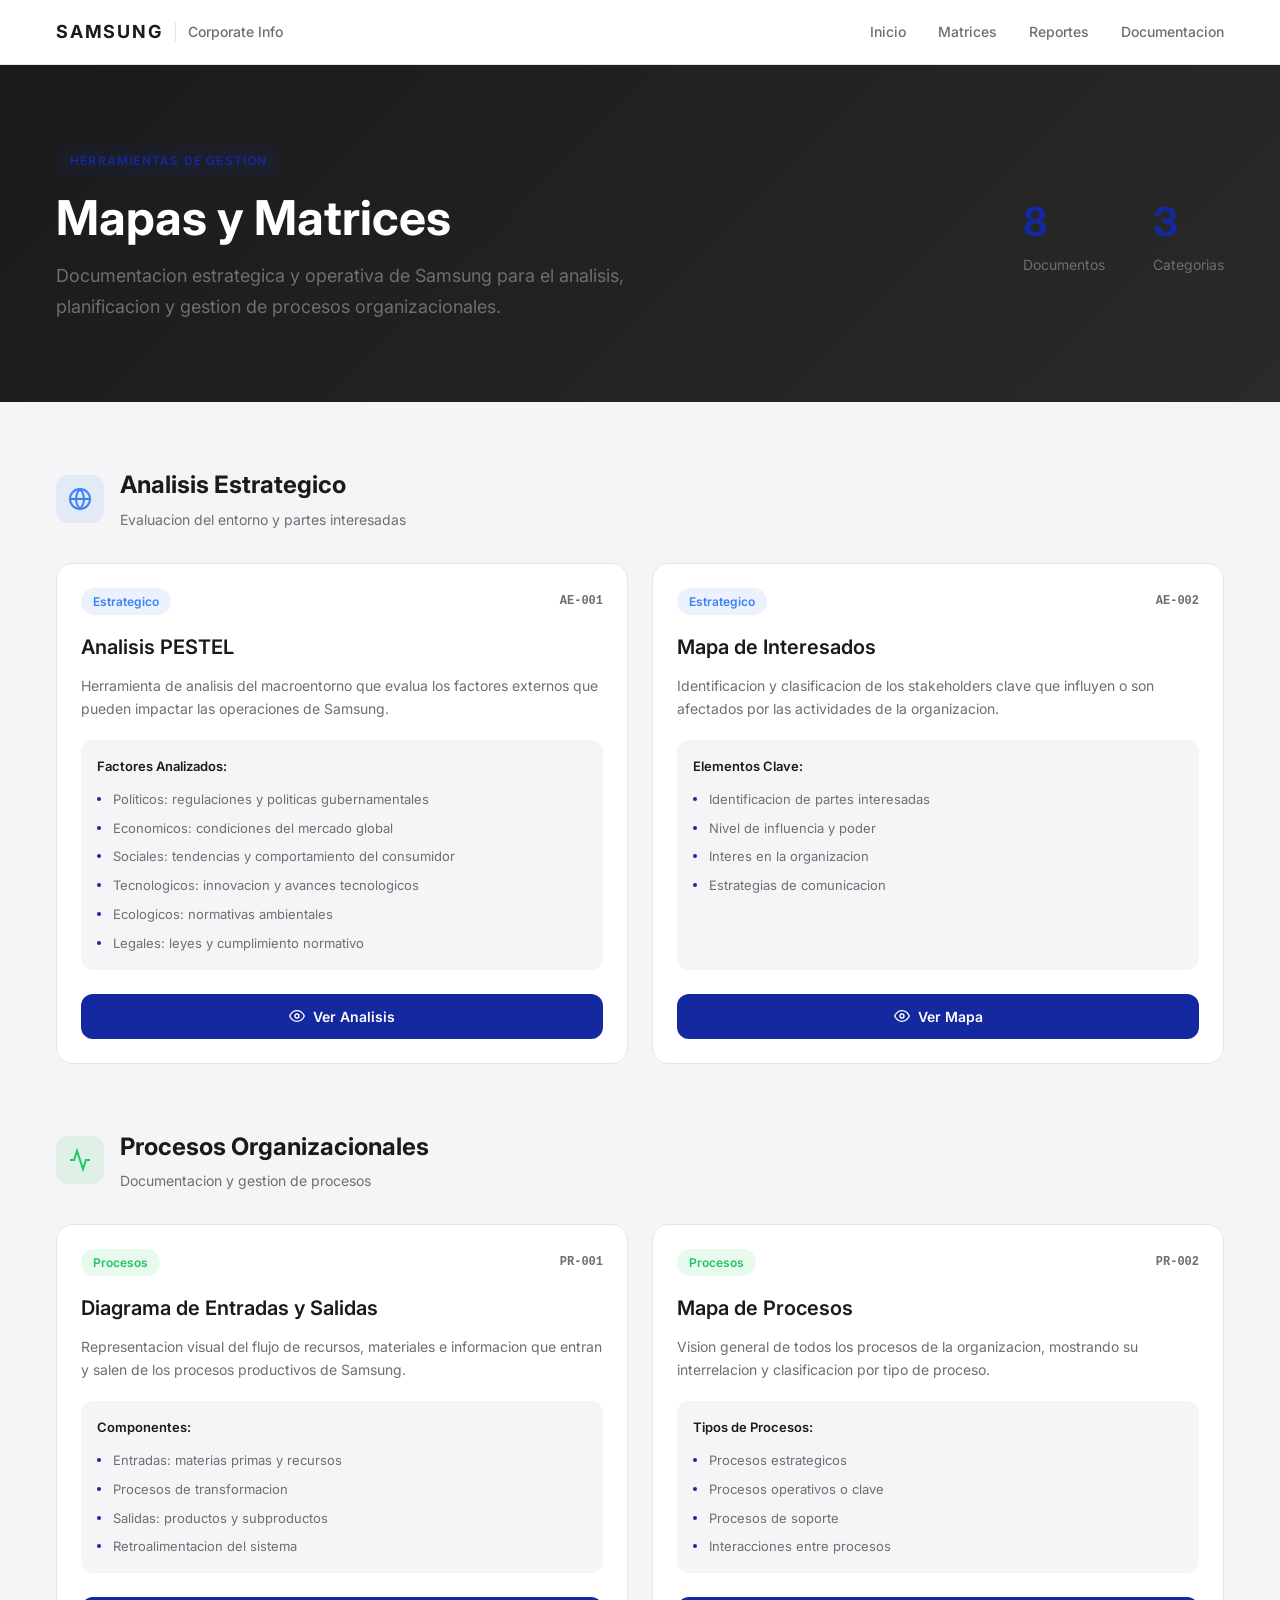
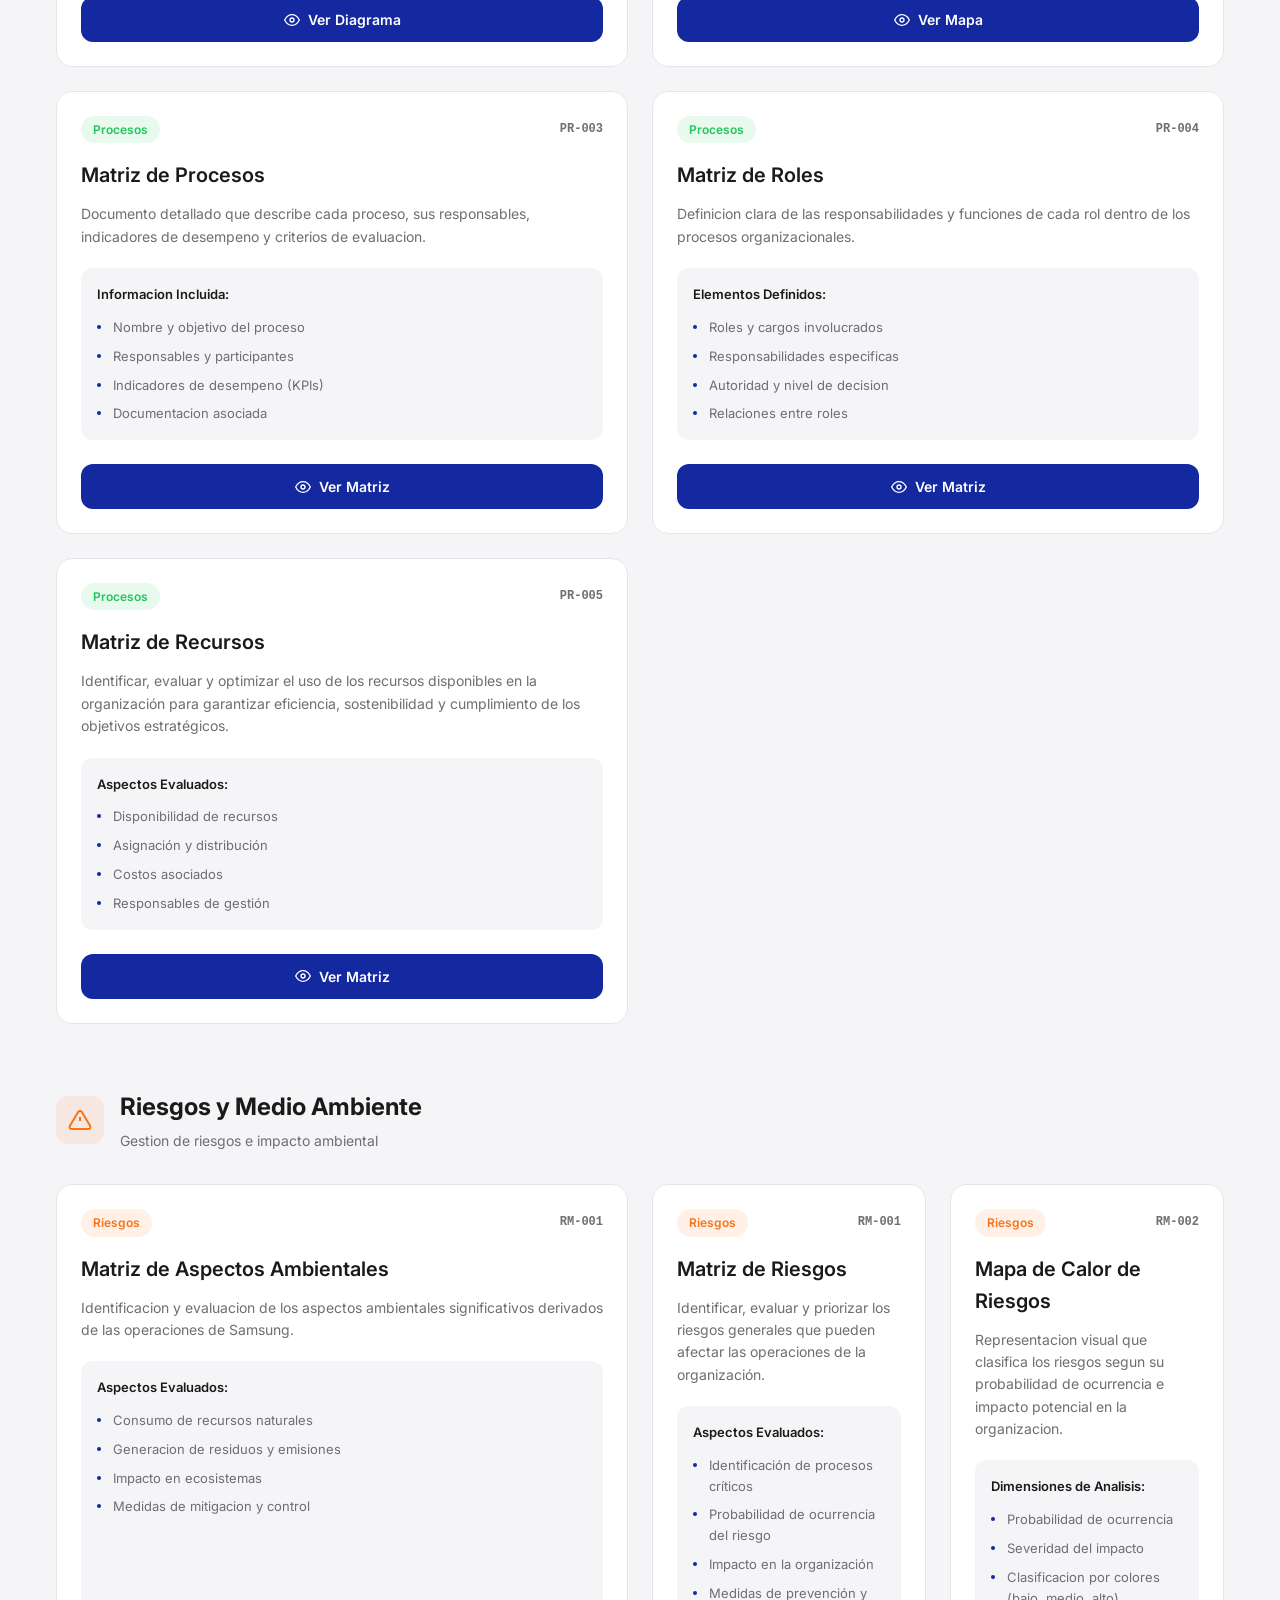
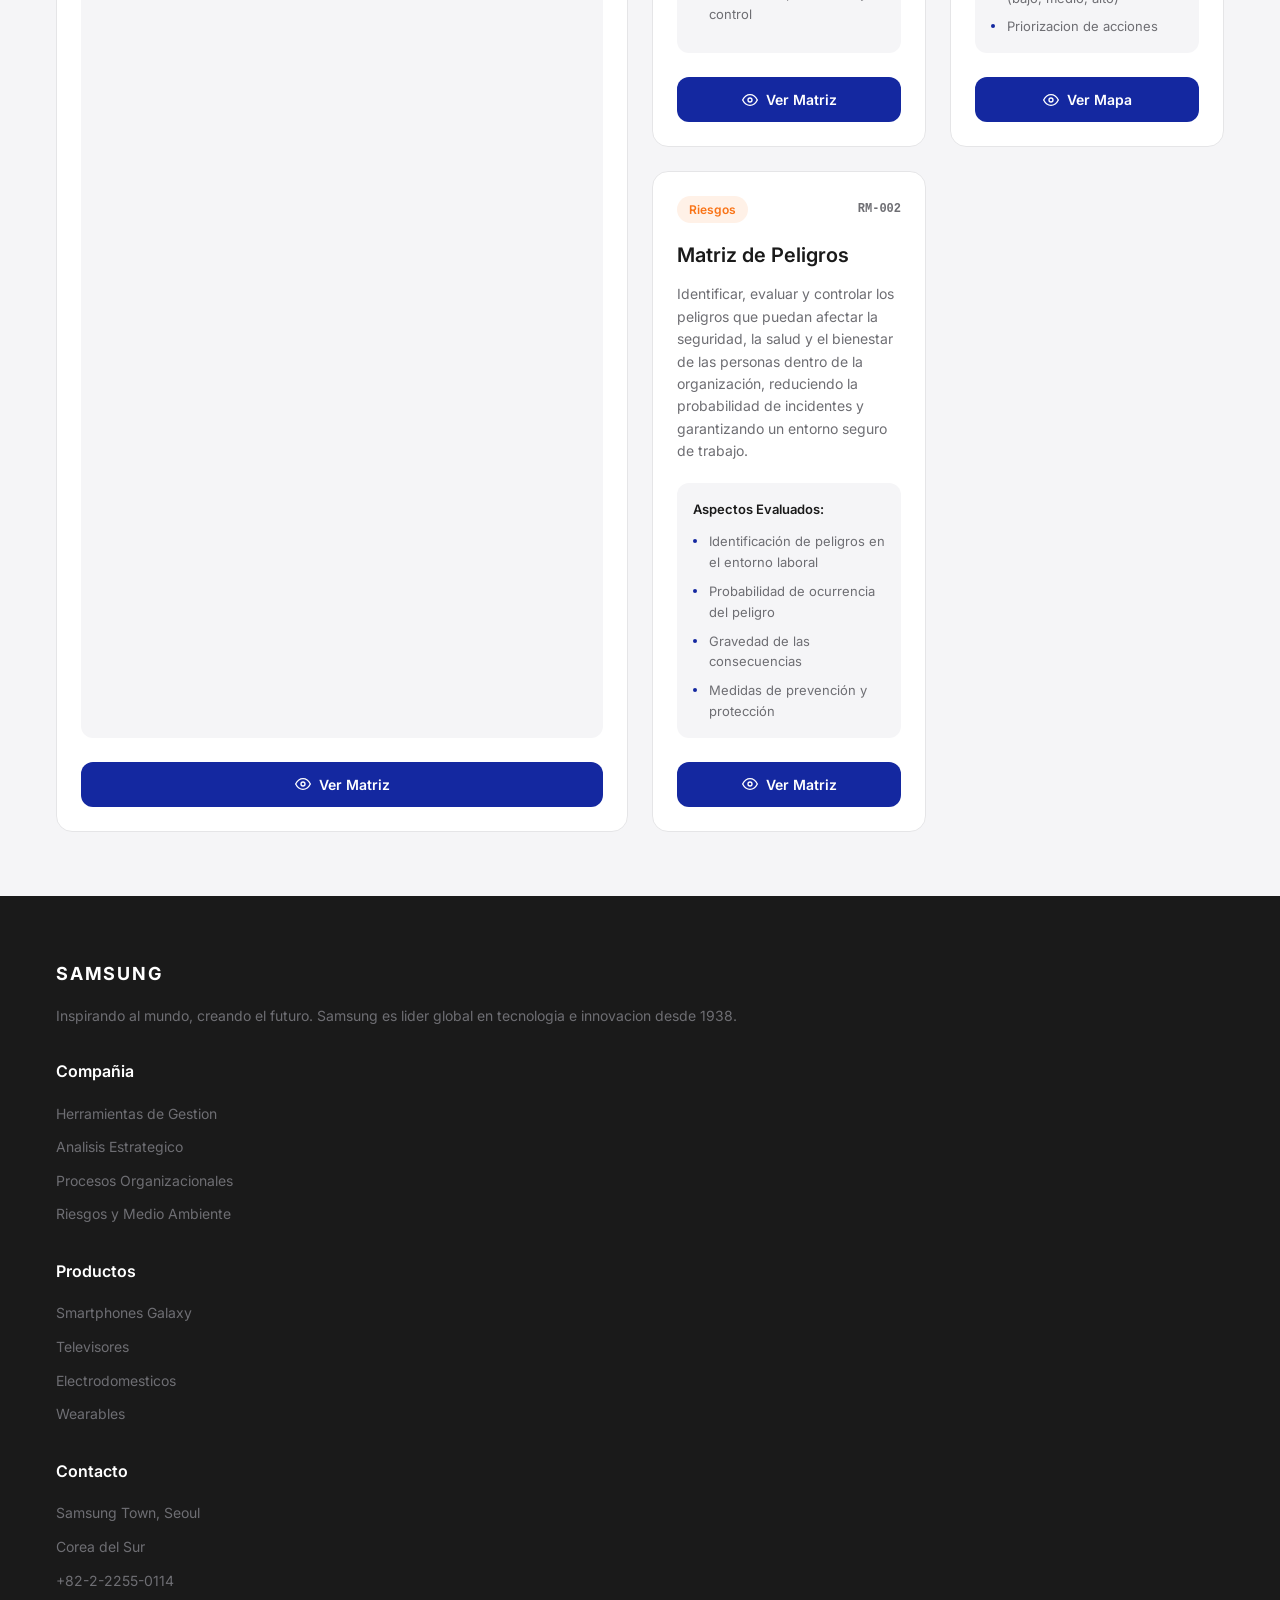
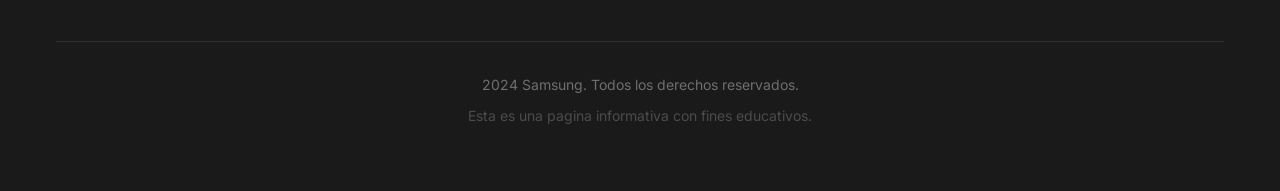
==== matrices.html @ 0a9e59eb "Update matrices.html" ====
<!DOCTYPE html>
<html lang="es">
<head>
  <meta charset="UTF-8">
  <meta name="viewport" content="width=device-width, initial-scale=1.0">
  <title>Samsung - Mapas y Matrices</title>
  <link rel="preconnect" href="https://fonts.googleapis.com">
  <link rel="preconnect" href="https://fonts.gstatic.com" crossorigin>
  <link href="https://fonts.googleapis.com/css2?family=Inter:wght@400;500;600;700&display=swap" rel="stylesheet">
  <link rel="stylesheet" href="style_matrices.css">
</head>
<body>

  <!-- Header -->
  <header class="header">
    <div class="header-container">
      <a href="index.html" class="logo">
        <span class="logo-text">SAMSUNG</span>
        <span class="logo-divider"></span>
        <span class="logo-subtitle">Corporate Info</span>
      </a>
      <nav class="nav">
        <a href="index.html" class="nav-link">Inicio</a>
        <a href="matrices.html" class="nav-link">Matrices</a>
        <a href="#" class="nav-link">Reportes</a>
        <a href="#" class="nav-link">Documentacion</a>
      </nav>
      <button class="menu-toggle" onclick="toggleMenu()">
        <svg viewBox="0 0 24 24" fill="none" stroke="currentColor" stroke-width="2">
          <line x1="3" y1="12" x2="21" y2="12"></line>
          <line x1="3" y1="6" x2="21" y2="6"></line>
          <line x1="3" y1="18" x2="21" y2="18"></line>
        </svg>
      </button>
    </div>
    <nav class="nav-mobile" id="mobileNav">
      <a href="index.html" class="nav-link-mobile">Inicio</a>
      <a href="#" class="nav-link-mobile">Matrices</a>
      <a href="#negocios" class="nav-link-mobile">Reportes</a>
      <a href="#sedes" class="nav-link-mobile">Documentacion</a>
    </nav>
  </header>

  <!-- Hero Section -->
  <section class="hero">
    <div class="container">
      <div class="hero-content">
        <span class="hero-badge">Herramientas de Gestion</span>
        <h1 class="hero-title">Mapas y Matrices</h1>
        <p class="hero-description">
          Documentacion estrategica y operativa de Samsung para el analisis, 
          planificacion y gestion de procesos organizacionales.
        </p>
      </div>
      <div class="hero-stats">
        <div class="hero-stat">
          <span class="hero-stat-number">8</span>
          <span class="hero-stat-label">Documentos</span>
        </div>
        <div class="hero-stat">
          <span class="hero-stat-number">3</span>
          <span class="hero-stat-label">Categorias</span>
        </div>
      </div>
    </div>
  </section>

  <!-- Main Content -->
  <main class="main">
    <div class="container">
      
      <!-- Categoria: Analisis Estrategico -->
      <section id="estrategico" class="category-section">
        <div class="category-header">
          <div class="category-icon category-icon-blue">
            <svg viewBox="0 0 24 24" fill="none" stroke="currentColor" stroke-width="2">
              <circle cx="12" cy="12" r="10"></circle>
              <line x1="2" y1="12" x2="22" y2="12"></line>
              <path d="M12 2a15.3 15.3 0 014 10 15.3 15.3 0 01-4 10 15.3 15.3 0 01-4-10 15.3 15.3 0 014-10z"></path>
            </svg>
          </div>
          <div>
            <h2 class="category-title">Analisis Estrategico</h2>
            <p class="category-subtitle">Evaluacion del entorno y partes interesadas</p>
          </div>
        </div>
        
        <div class="matrices-grid">
          <article class="matrix-card">
            <div class="matrix-header">
              <span class="matrix-badge matrix-badge-blue">Estrategico</span>
              <span class="matrix-code">AE-001</span>
            </div>
            <h3 class="matrix-title">Analisis PESTEL</h3>
            <p class="matrix-description">
              Herramienta de analisis del macroentorno que evalua los factores externos 
              que pueden impactar las operaciones de Samsung.
            </p>
            <div class="matrix-aspects">
              <h4 class="aspects-title">Factores Analizados:</h4>
              <ul class="aspects-list">
                <li>Politicos: regulaciones y politicas gubernamentales</li>
                <li>Economicos: condiciones del mercado global</li>
                <li>Sociales: tendencias y comportamiento del consumidor</li>
                <li>Tecnologicos: innovacion y avances tecnologicos</li>
                <li>Ecologicos: normativas ambientales</li>
                <li>Legales: leyes y cumplimiento normativo</li>
              </ul>
            </div>
            <button class="matrix-btn" onclick="openModal('https://i.imgur.com/YzcCRL3.jpeg', 'Analisis PESTEL')">
              <svg viewBox="0 0 24 24" fill="none" stroke="currentColor" stroke-width="2">
                <path d="M1 12s4-8 11-8 11 8 11 8-4 8-11 8-11-8-11-8z"></path>
                <circle cx="12" cy="12" r="3"></circle>
              </svg>
              Ver Analisis
            </button>
          </article>

          <article class="matrix-card">
            <div class="matrix-header">
              <span class="matrix-badge matrix-badge-blue">Estrategico</span>
              <span class="matrix-code">AE-002</span>
            </div>
            <h3 class="matrix-title">Mapa de Interesados</h3>
            <p class="matrix-description">
              Identificacion y clasificacion de los stakeholders clave que influyen 
              o son afectados por las actividades de la organizacion.
            </p>
            <div class="matrix-aspects">
              <h4 class="aspects-title">Elementos Clave:</h4>
              <ul class="aspects-list">
                <li>Identificacion de partes interesadas</li>
                <li>Nivel de influencia y poder</li>
                <li>Interes en la organizacion</li>
                <li>Estrategias de comunicacion</li>
              </ul>
            </div>
            <button class="matrix-btn" onclick="openModal('https://i.imgur.com/QhHSPgz.jpeg', 'Mapa de Interesados')">
              <svg viewBox="0 0 24 24" fill="none" stroke="currentColor" stroke-width="2">
                <path d="M1 12s4-8 11-8 11 8 11 8-4 8-11 8-11-8-11-8z"></path>
                <circle cx="12" cy="12" r="3"></circle>
              </svg>
              Ver Mapa
            </button>
          </article>
        </div>
      </section>

      <!-- Categoria: Procesos -->
      <section id="organizacionales" class="category-section">
        <div class="category-header">
          <div class="category-icon category-icon-green">
            <svg viewBox="0 0 24 24" fill="none" stroke="currentColor" stroke-width="2">
              <polyline points="22 12 18 12 15 21 9 3 6 12 2 12"></polyline>
            </svg>
          </div>
          <div>
            <h2 class="category-title">Procesos Organizacionales</h2>
            <p class="category-subtitle">Documentacion y gestion de procesos</p>
          </div>
        </div>
        
        <div class="matrices-grid">
          <article class="matrix-card">
            <div class="matrix-header">
              <span class="matrix-badge matrix-badge-green">Procesos</span>
              <span class="matrix-code">PR-001</span>
            </div>
            <h3 class="matrix-title">Diagrama de Entradas y Salidas</h3>
            <p class="matrix-description">
              Representacion visual del flujo de recursos, materiales e informacion 
              que entran y salen de los procesos productivos de Samsung.
            </p>
            <div class="matrix-aspects">
              <h4 class="aspects-title">Componentes:</h4>
              <ul class="aspects-list">
                <li>Entradas: materias primas y recursos</li>
                <li>Procesos de transformacion</li>
                <li>Salidas: productos y subproductos</li>
                <li>Retroalimentacion del sistema</li>
              </ul>
            </div>
            <button class="matrix-btn" onclick="openModal('https://i.imgur.com/GV9KHqe.jpeg', 'Diagrama de Entradas y Salidas')">
              <svg viewBox="0 0 24 24" fill="none" stroke="currentColor" stroke-width="2">
                <path d="M1 12s4-8 11-8 11 8 11 8-4 8-11 8-11-8-11-8z"></path>
                <circle cx="12" cy="12" r="3"></circle>
              </svg>
              Ver Diagrama
            </button>
          </article>

          <article class="matrix-card">
            <div class="matrix-header">
              <span class="matrix-badge matrix-badge-green">Procesos</span>
              <span class="matrix-code">PR-002</span>
            </div>
            <h3 class="matrix-title">Mapa de Procesos</h3>
            <p class="matrix-description">
              Vision general de todos los procesos de la organizacion, mostrando 
              su interrelacion y clasificacion por tipo de proceso.
            </p>
            <div class="matrix-aspects">
              <h4 class="aspects-title">Tipos de Procesos:</h4>
              <ul class="aspects-list">
                <li>Procesos estrategicos</li>
                <li>Procesos operativos o clave</li>
                <li>Procesos de soporte</li>
                <li>Interacciones entre procesos</li>
              </ul>
            </div>
            <button class="matrix-btn" onclick="openModal('https://i.imgur.com/VMGFL4s.jpeg', 'Mapa de Procesos')">
              <svg viewBox="0 0 24 24" fill="none" stroke="currentColor" stroke-width="2">
                <path d="M1 12s4-8 11-8 11 8 11 8-4 8-11 8-11-8-11-8z"></path>
                <circle cx="12" cy="12" r="3"></circle>
              </svg>
              Ver Mapa
            </button>
          </article>

          <article class="matrix-card">
            <div class="matrix-header">
              <span class="matrix-badge matrix-badge-green">Procesos</span>
              <span class="matrix-code">PR-003</span>
            </div>
            <h3 class="matrix-title">Matriz de Procesos</h3>
            <p class="matrix-description">
              Documento detallado que describe cada proceso, sus responsables, 
              indicadores de desempeno y criterios de evaluacion.
            </p>
            <div class="matrix-aspects">
              <h4 class="aspects-title">Informacion Incluida:</h4>
              <ul class="aspects-list">
                <li>Nombre y objetivo del proceso</li>
                <li>Responsables y participantes</li>
                <li>Indicadores de desempeno (KPIs)</li>
                <li>Documentacion asociada</li>
              </ul>
            </div>
            <button class="matrix-btn" onclick="openModal('https://i.imgur.com/exB00lm.jpeg', 'Matriz de Procesos')">
              <svg viewBox="0 0 24 24" fill="none" stroke="currentColor" stroke-width="2">
                <path d="M1 12s4-8 11-8 11 8 11 8-4 8-11 8-11-8-11-8z"></path>
                <circle cx="12" cy="12" r="3"></circle>
              </svg>
              Ver Matriz
            </button>
          </article>

          <article class="matrix-card">
            <div class="matrix-header">
              <span class="matrix-badge matrix-badge-green">Procesos</span>
              <span class="matrix-code">PR-004</span>
            </div>
            <h3 class="matrix-title">Matriz de Roles</h3>
            <p class="matrix-description">
              Definicion clara de las responsabilidades y funciones de cada rol 
              dentro de los procesos organizacionales.
            </p>
            <div class="matrix-aspects">
              <h4 class="aspects-title">Elementos Definidos:</h4>
              <ul class="aspects-list">
                <li>Roles y cargos involucrados</li>
                <li>Responsabilidades especificas</li>
                <li>Autoridad y nivel de decision</li>
                <li>Relaciones entre roles</li>
              </ul>
            </div>
            <button class="matrix-btn" onclick="openModal('https://i.imgur.com/etzZxFu.jpeg', 'Matriz de Roles')">
              <svg viewBox="0 0 24 24" fill="none" stroke="currentColor" stroke-width="2">
                <path d="M1 12s4-8 11-8 11 8 11 8-4 8-11 8-11-8-11-8z"></path>
                <circle cx="12" cy="12" r="3"></circle>
              </svg>
              Ver Matriz
            </button>
          </article>

          <article class="matrix-card">
            <div class="matrix-header">
              <span class="matrix-badge matrix-badge-green">Procesos</span>
              <span class="matrix-code">PR-005</span>
            </div>
            <h3 class="matrix-title">Matriz de Recursos</h3>
            <p class="matrix-description">
              Identificar, evaluar y optimizar el uso de los recursos disponibles en la organización para garantizar eficiencia, sostenibilidad y cumplimiento de los objetivos estratégicos.
            </p>
            <div class="matrix-aspects">
              <h4 class="aspects-title">Aspectos Evaluados:</h4>
              <ul class="aspects-list">
                <li>Disponibilidad de recursos</li>
                <li>Asignación y distribución</li>
                <li>Costos asociados</li>
                <li>Responsables de gestión</li>
              </ul>
            </div>
            <button class="matrix-btn" onclick="openModal('###', 'Matriz de Recursos')">
              <svg viewBox="0 0 24 24" fill="none" stroke="currentColor" stroke-width="2">
                <path d="M1 12s4-8 11-8 11 8 11 8-4 8-11 8-11-8-11-8z"></path>
                <circle cx="12" cy="12" r="3"></circle>
              </svg>
              Ver Matriz
            </button>
          </article>
        </div>
      </section>

      <!-- Categoria: Riesgos y Ambiente -->
      <section id="ambiental" class="category-section">
        <div class="category-header">
          <div class="category-icon category-icon-orange">
            <svg viewBox="0 0 24 24" fill="none" stroke="currentColor" stroke-width="2">
              <path d="M10.29 3.86L1.82 18a2 2 0 0 0 1.71 3h16.94a2 2 0 0 0 1.71-3L13.71 3.86a2 2 0 0 0-3.42 0z"></path>
              <line x1="12" y1="9" x2="12" y2="13"></line>
              <line x1="12" y1="17" x2="12.01" y2="17"></line>
            </svg>
          </div>
          <div>
            <h2 class="category-title">Riesgos y Medio Ambiente</h2>
            <p class="category-subtitle">Gestion de riesgos e impacto ambiental</p>
          </div>
        </div>
        
        <div class="matrices-grid">
          <article class="matrix-card">
            <div class="matrix-header">
              <span class="matrix-badge matrix-badge-orange">Riesgos</span>
              <span class="matrix-code">RM-001</span>
            </div>
            <h3 class="matrix-title">Matriz de Aspectos Ambientales</h3>
            <p class="matrix-description">
              Identificacion y evaluacion de los aspectos ambientales significativos 
              derivados de las operaciones de Samsung.
            </p>
            <div class="matrix-aspects">
              <h4 class="aspects-title">Aspectos Evaluados:</h4>
              <ul class="aspects-list">
                <li>Consumo de recursos naturales</li>
                <li>Generacion de residuos y emisiones</li>
                <li>Impacto en ecosistemas</li>
                <li>Medidas de mitigacion y control</li>
              </ul>
            </div>
            <button class="matrix-btn" onclick="openModal('https://i.imgur.com/XvEs3AN.jpeg', 'Matriz de Aspectos Ambientales')">
              <svg viewBox="0 0 24 24" fill="none" stroke="currentColor" stroke-width="2">
                <path d="M1 12s4-8 11-8 11 8 11 8-4 8-11 8-11-8-11-8z"></path>
                <circle cx="12" cy="12" r="3"></circle>
              </svg>
              Ver Matriz
            </button>
          </article>

          <div class="matrices-grid">
          <article class="matrix-card">
            <div class="matrix-header">
              <span class="matrix-badge matrix-badge-orange">Riesgos</span>
              <span class="matrix-code">RM-001</span>
            </div>
            <h3 class="matrix-title">Matriz de Riesgos</h3>
            <p class="matrix-description">
              Identificar, evaluar y priorizar los riesgos generales que pueden afectar las operaciones de la organización.
            </p>
            <div class="matrix-aspects">
              <h4 class="aspects-title">Aspectos Evaluados:</h4>
              <ul class="aspects-list">
                <li>Identificación de procesos críticos</li>
                <li>Probabilidad de ocurrencia del riesgo</li>
                <li>Impacto en la organización</li>
                <li>Medidas de prevención y control</li>
              </ul>
            </div>
            <button class="matrix-btn" onclick="openModal('#', 'Matriz de Riesgos')">
              <svg viewBox="0 0 24 24" fill="none" stroke="currentColor" stroke-width="2">
                <path d="M1 12s4-8 11-8 11 8 11 8-4 8-11 8-11-8-11-8z"></path>
                <circle cx="12" cy="12" r="3"></circle>
              </svg>
              Ver Matriz
            </button>
          </article>

          <article class="matrix-card">
            <div class="matrix-header">
              <span class="matrix-badge matrix-badge-orange">Riesgos</span>
              <span class="matrix-code">RM-002</span>
            </div>
            <h3 class="matrix-title">Mapa de Calor de Riesgos</h3>
            <p class="matrix-description">
              Representacion visual que clasifica los riesgos segun su probabilidad 
              de ocurrencia e impacto potencial en la organizacion.
            </p>
            <div class="matrix-aspects">
              <h4 class="aspects-title">Dimensiones de Analisis:</h4>
              <ul class="aspects-list">
                <li>Probabilidad de ocurrencia</li>
                <li>Severidad del impacto</li>
                <li>Clasificacion por colores (bajo, medio, alto)</li>
                <li>Priorizacion de acciones</li>
              </ul>
            </div>
            <button class="matrix-btn" onclick="openModal('https://i.imgur.com/ok7HidC.jpeg', 'Mapa de Calor de Riesgos')">
              <svg viewBox="0 0 24 24" fill="none" stroke="currentColor" stroke-width="2">
                <path d="M1 12s4-8 11-8 11 8 11 8-4 8-11 8-11-8-11-8z"></path>
                <circle cx="12" cy="12" r="3"></circle>
              </svg>
              Ver Mapa
            </button>
          </article>

             <article class="matrix-card">
            <div class="matrix-header">
              <span class="matrix-badge matrix-badge-orange">Riesgos</span>
              <span class="matrix-code">RM-002</span>
            </div>
            <h3 class="matrix-title">Matriz de Peligros</h3>
            <p class="matrix-description">
              Identificar, evaluar y controlar los peligros que puedan afectar la seguridad, la salud y el bienestar de las personas dentro de la organización, reduciendo la probabilidad de incidentes y garantizando un entorno seguro de trabajo.
            </p>
            <div class="matrix-aspects">
              <h4 class="aspects-title">Aspectos Evaluados:</h4>
              <ul class="aspects-list">
                <li>Identificación de peligros en el entorno laboral</li>
                <li>Probabilidad de ocurrencia del peligro</li>
                <li>Gravedad de las consecuencias</li>
                <li>Medidas de prevención y protección</li>
              </ul>
            </div>
            <button class="matrix-btn" onclick="openModal('###', 'Matriz de Peligros')">
              <svg viewBox="0 0 24 24" fill="none" stroke="currentColor" stroke-width="2">
                <path d="M1 12s4-8 11-8 11 8 11 8-4 8-11 8-11-8-11-8z"></path>
                <circle cx="12" cy="12" r="3"></circle>
              </svg>
              Ver Matriz
            </button>
          </article>
        </div>
      </section>
    </div>
  </main>

 <!-- Footer -->
  <footer class="footer">
    <div class="container">
      <div class="footer-grid">
        <div class="footer-brand">
          <h4 class="footer-logo">SAMSUNG</h4>
          <p class="footer-description">
            Inspirando al mundo, creando el futuro. Samsung es lider global en 
            tecnologia e innovacion desde 1938.
          </p>
        </div>
        <div class="footer-links">
          <h5 class="footer-title">Compañia</h5>
          <ul class="footer-list">
            <li><a href="#">Herramientas de Gestion</a></li>
            <li><a href="#estrategico">Analisis Estrategico</a></li>
            <li><a href="#organizacionales">Procesos Organizacionales</a></li>
            <li><a href="#ambiental">Riesgos y Medio Ambiente</a></li>
          </ul>
        </div>
        <div class="footer-links">
          <h5 class="footer-title">Productos</h5>
          <ul class="footer-list">
            <li><span>Smartphones Galaxy</span></li>
            <li><span>Televisores</span></li>
            <li><span>Electrodomesticos</span></li>
            <li><span>Wearables</span></li>
          </ul>
        </div>
        <div class="footer-links">
          <h5 class="footer-title">Contacto</h5>
          <ul class="footer-list">
            <li><span>Samsung Town, Seoul</span></li>
            <li><span>Corea del Sur</span></li>
            <li><span>+82-2-2255-0114</span></li>
          </ul>
        </div>
      </div>
      <div class="footer-bottom">
        <p>2024 Samsung. Todos los derechos reservados.</p>
        <p class="footer-disclaimer">Esta es una pagina informativa con fines educativos.</p>
      </div>
    </div>
  </footer>


  <!-- Modal para ver matriz -->
  <div class="modal-overlay" id="matrixModal" onclick="closeModal(event)">
    <div class="modal-container">
      <div class="modal-header">
        <h3 class="modal-title" id="modalTitle">Matriz</h3>
        <button class="modal-close" onclick="closeModal(event)">
          <svg viewBox="0 0 24 24" fill="none" stroke="currentColor" stroke-width="2">
            <line x1="18" y1="6" x2="6" y2="18"></line>
            <line x1="6" y1="6" x2="18" y2="18"></line>
          </svg>
        </button>
      </div>
      <div class="modal-body">
        <img src="" alt="Matriz" id="modalImage" class="modal-image">
      </div>
      <div class="modal-footer">
        <button class="modal-btn-secondary" onclick="closeModal(event)">Cerrar</button>
        <a href="" download class="modal-btn-primary" id="modalDownload">
          <svg viewBox="0 0 24 24" fill="none" stroke="currentColor" stroke-width="2">
            <path d="M21 15v4a2 2 0 0 1-2 2H5a2 2 0 0 1-2-2v-4"></path>
            <polyline points="7 10 12 15 17 10"></polyline>
            <line x1="12" y1="15" x2="12" y2="3"></line>
          </svg>
          Descargar
        </a>
      </div>
    </div>
  </div>

  <script>
    function toggleMenu() {
      const mobileNav = document.getElementById('mobileNav');
      mobileNav.classList.toggle('active');
    }

    function openModal(imageUrl, title) {
      const modal = document.getElementById('matrixModal');
      const modalImage = document.getElementById('modalImage');
      const modalTitle = document.getElementById('modalTitle');
      const modalDownload = document.getElementById('modalDownload');
      
      modalImage.src = imageUrl;
      modalTitle.textContent = title;
      modalDownload.href = imageUrl;
      
      modal.classList.add('active');
      document.body.style.overflow = 'hidden';
    }

    function closeModal(event) {
      if (event.target === event.currentTarget || event.currentTarget.classList.contains('modal-close')) {
        const modal = document.getElementById('matrixModal');
        modal.classList.remove('active');
        document.body.style.overflow = 'auto';
      }
    }

    document.addEventListener('keydown', function(event) {
      if (event.key === 'Escape') {
        const modal = document.getElementById('matrixModal');
        modal.classList.remove('active');
        document.body.style.overflow = 'auto';
      }
    });
  </script>

</body>

</html>
---- style_matrices.css ----
/* ========================================
   CSS Variables - Samsung Theme
   ======================================== */
:root {
  --background: #ffffff;
  --foreground: #1a1a1a;
  --card: #ffffff;
  --card-foreground: #1a1a1a;
  --primary: #1428a0;
  --primary-light: rgba(20, 40, 160, 0.1);
  --muted: #f5f5f7;
  --muted-foreground: #6e6e73;
  --border: #e5e5e7;
  --radius: 0.75rem;
  --font-sans: 'Inter', -apple-system, BlinkMacSystemFont, 'Segoe UI', sans-serif;
  
  /* Category Colors */
  --green: #22c55e;
  --green-light: rgba(34, 197, 94, 0.1);
  --blue: #3b82f6;
  --blue-light: rgba(59, 130, 246, 0.1);
  --orange: #f97316;
  --orange-light: rgba(249, 115, 22, 0.1);
}

/* ========================================
   Reset & Base Styles
   ======================================== */
*, *::before, *::after {
  box-sizing: border-box;
  margin: 0;
  padding: 0;
}

html {
  scroll-behavior: smooth;
}

body {
  font-family: var(--font-sans);
  background-color: var(--muted);
  color: var(--foreground);
  line-height: 1.6;
  min-height: 100vh;
}

a {
  text-decoration: none;
  color: inherit;
}

ul {
  list-style: none;
}

img {
  max-width: 100%;
  display: block;
}

button {
  font-family: inherit;
  cursor: pointer;
}

/* ========================================
   Utility Classes
   ======================================== */
.container {
  width: 100%;
  max-width: 1200px;
  margin: 0 auto;
  padding: 0 1rem;
}

/* ========================================
   Header
   ======================================== */
.header {
  position: sticky;
  top: 0;
  z-index: 50;
  width: 100%;
  background: rgba(255, 255, 255, 0.95);
  backdrop-filter: blur(10px);
  border-bottom: 1px solid var(--border);
}

.header-container {
  display: flex;
  align-items: center;
  justify-content: space-between;
  height: 4rem;
  max-width: 1200px;
  margin: 0 auto;
  padding: 0 1rem;
}

.logo {
  display: flex;
  align-items: center;
  gap: 0.75rem;
}

.logo-text {
  font-size: 1.125rem;
  font-weight: 700;
  letter-spacing: 0.1em;
  color: var(--foreground);
}

.logo-divider {
  width: 1px;
  height: 1.25rem;
  background-color: var(--border);
}

.logo-subtitle {
  font-size: 0.875rem;
  font-weight: 500;
  color: var(--muted-foreground);
}

.nav {
  display: none;
  gap: 2rem;
}

.nav-link {
  font-size: 0.875rem;
  font-weight: 500;
  color: var(--muted-foreground);
  transition: color 0.2s;
  padding: 0.5rem 0;
  position: relative;
}

.nav-link:hover,
.nav-link.active {
  color: var(--foreground);
}

.nav-link.active::after {
  content: '';
  position: absolute;
  bottom: 0;
  left: 0;
  right: 0;
  height: 2px;
  background-color: var(--primary);
  border-radius: 1px;
}

.menu-toggle {
  display: flex;
  align-items: center;
  justify-content: center;
  width: 2.5rem;
  height: 2.5rem;
  background: none;
  border: none;
}

.menu-toggle svg {
  width: 1.25rem;
  height: 1.25rem;
}

.nav-mobile {
  display: none;
  flex-direction: column;
  gap: 0.5rem;
  padding: 1rem;
  background: var(--background);
  border-top: 1px solid var(--border);
}

.nav-mobile.active {
  display: flex;
}

.nav-link-mobile {
  font-size: 0.875rem;
  font-weight: 500;
  color: var(--muted-foreground);
  padding: 0.75rem 0;
  border-bottom: 1px solid var(--border);
  transition: color 0.2s;
}

.nav-link-mobile:last-child {
  border-bottom: none;
}

.nav-link-mobile:hover,
.nav-link-mobile.active {
  color: var(--primary);
}

@media (min-width: 768px) {
  .nav {
    display: flex;
  }
  .menu-toggle {
    display: none;
  }
}

/* ========================================
   Hero Section
   ======================================== */
.hero {
  background: linear-gradient(135deg, var(--foreground) 0%, #2a2a2a 100%);
  padding: 4rem 0;
  color: var(--background);
}

.hero .container {
  display: flex;
  flex-direction: column;
  gap: 3rem;
}

.hero-badge {
  display: inline-block;
  font-size: 0.75rem;
  font-weight: 600;
  text-transform: uppercase;
  letter-spacing: 0.1em;
  color: var(--primary);
  background: var(--primary-light);
  padding: 0.375rem 0.875rem;
  border-radius: 9999px;
  margin-bottom: 1rem;
}

.hero-title {
  font-size: 2.5rem;
  font-weight: 700;
  line-height: 1.1;
  margin-bottom: 1rem;
}

.hero-description {
  font-size: 1.125rem;
  line-height: 1.7;
  color: var(--muted-foreground);
  max-width: 36rem;
}

.hero-stats {
  display: flex;
  gap: 3rem;
}

.hero-stat {
  display: flex;
  flex-direction: column;
}

.hero-stat-number {
  font-size: 2.5rem;
  font-weight: 700;
  color: var(--primary);
}

.hero-stat-label {
  font-size: 0.875rem;
  color: var(--muted-foreground);
}

@media (min-width: 768px) {
  .hero {
    padding: 5rem 0;
  }
  
  .hero .container {
    flex-direction: row;
    justify-content: space-between;
    align-items: center;
  }
  
  .hero-title {
    font-size: 3rem;
  }
}

/* ========================================
   Main Content
   ======================================== */
.main {
  padding: 4rem 0;
}

/* ========================================
   Category Section
   ======================================== */
.category-section {
  margin-bottom: 4rem;
}

.category-section:last-child {
  margin-bottom: 0;
}

.category-header {
  display: flex;
  align-items: center;
  gap: 1rem;
  margin-bottom: 2rem;
}

.category-icon {
  width: 3rem;
  height: 3rem;
  display: flex;
  align-items: center;
  justify-content: center;
  border-radius: var(--radius);
  flex-shrink: 0;
}

.category-icon svg {
  width: 1.5rem;
  height: 1.5rem;
}

.category-icon-green {
  background: var(--green-light);
  color: var(--green);
}

.category-icon-blue {
  background: var(--blue-light);
  color: var(--blue);
}

.category-icon-orange {
  background: var(--orange-light);
  color: var(--orange);
}

.category-title {
  font-size: 1.5rem;
  font-weight: 700;
  color: var(--foreground);
  margin-bottom: 0.25rem;
}

.category-subtitle {
  font-size: 0.875rem;
  color: var(--muted-foreground);
}

/* ========================================
   Matrices Grid
   ======================================== */
.matrices-grid {
  display: grid;
  gap: 1.5rem;
}

@media (min-width: 768px) {
  .matrices-grid {
    grid-template-columns: repeat(2, 1fr);
  }
}

/* ========================================
   Matrix Card
   ======================================== */
.matrix-card {
  background: var(--card);
  border: 1px solid var(--border);
  border-radius: calc(var(--radius) + 4px);
  padding: 1.5rem;
  display: flex;
  flex-direction: column;
  transition: all 0.3s ease;
}

.matrix-card:hover {
  border-color: rgba(20, 40, 160, 0.3);
  box-shadow: 0 10px 40px rgba(0, 0, 0, 0.08);
  transform: translateY(-2px);
}

.matrix-header {
  display: flex;
  align-items: center;
  justify-content: space-between;
  margin-bottom: 1rem;
}

.matrix-badge {
  font-size: 0.75rem;
  font-weight: 600;
  padding: 0.25rem 0.75rem;
  border-radius: 9999px;
}

.matrix-badge-green {
  background: var(--green-light);
  color: var(--green);
}

.matrix-badge-blue {
  background: var(--blue-light);
  color: var(--blue);
}

.matrix-badge-orange {
  background: var(--orange-light);
  color: var(--orange);
}

.matrix-code {
  font-size: 0.75rem;
  font-weight: 600;
  color: var(--muted-foreground);
  font-family: monospace;
}

.matrix-title {
  font-size: 1.25rem;
  font-weight: 600;
  color: var(--foreground);
  margin-bottom: 0.75rem;
}

.matrix-description {
  font-size: 0.875rem;
  line-height: 1.6;
  color: var(--muted-foreground);
  margin-bottom: 1.25rem;
}

.matrix-aspects {
  background: var(--muted);
  border-radius: var(--radius);
  padding: 1rem;
  margin-bottom: 1.5rem;
  flex-grow: 1;
}

.aspects-title {
  font-size: 0.8125rem;
  font-weight: 600;
  color: var(--foreground);
  margin-bottom: 0.75rem;
}

.aspects-list {
  display: flex;
  flex-direction: column;
  gap: 0.5rem;
}

.aspects-list li {
  font-size: 0.8125rem;
  color: var(--muted-foreground);
  padding-left: 1rem;
  position: relative;
}

.aspects-list li::before {
  content: '';
  position: absolute;
  left: 0;
  top: 0.5rem;
  width: 4px;
  height: 4px;
  background: var(--primary);
  border-radius: 50%;
}

.matrix-btn {
  display: inline-flex;
  align-items: center;
  justify-content: center;
  gap: 0.5rem;
  width: 100%;
  padding: 0.875rem 1.5rem;
  font-size: 0.875rem;
  font-weight: 600;
  color: #ffffff;
  background: var(--primary);
  border: none;
  border-radius: var(--radius);
  transition: all 0.2s ease;
}

.matrix-btn:hover {
  opacity: 0.9;
  transform: translateY(-1px);
}

.matrix-btn svg {
  width: 1rem;
  height: 1rem;
}

/* ========================================
   Footer
   ======================================== */
.footer {
  padding: 4rem 0;
  background-color: var(--foreground);
  color: var(--background);
}

.footer-grid {
  display: grid;
  gap: 2rem;
  margin-bottom: 3rem;
}

.footer-logo {
  font-size: 1.125rem;
  font-weight: 700;
  letter-spacing: 0.1em;
  margin-bottom: 1rem;
}

.footer-description {
  font-size: 0.875rem;
  line-height: 1.6;
  color: var(--muted-foreground);
}

.footer-title {
  font-size: 1rem;
  font-weight: 600;
  margin-bottom: 1rem;
}

.footer-list {
  display: flex;
  flex-direction: column;
  gap: 0.5rem;
}

.footer-list a,
.footer-list span {
  font-size: 0.875rem;
  color: var(--muted-foreground);
  transition: color 0.2s;
}

.footer-list a:hover {
  color: var(--primary);
}

.footer-bottom {
  padding-top: 2rem;
  border-top: 1px solid rgba(255, 255, 255, 0.1);
  display: flex;
  flex-direction: column;
  gap: 0.5rem;
  align-items: center;
  text-align: center;
}

.footer-bottom p {
  font-size: 0.875rem;
  color: var(--muted-foreground);
}

.footer-disclaimer {
  font-size: 0.75rem;
  opacity: 0.6;
}

@media (min-width: 768px) {
  .footer-content {
    flex-direction: row;
    justify-content: space-between;
    align-items: center;
  }
}

/* ========================================
   Modal
   ======================================== */
.modal-overlay {
  position: fixed;
  inset: 0;
  z-index: 100;
  display: flex;
  align-items: center;
  justify-content: center;
  padding: 1rem;
  background: rgba(0, 0, 0, 0.8);
  backdrop-filter: blur(4px);
  opacity: 0;
  visibility: hidden;
  transition: all 0.3s ease;
}

.modal-overlay.active {
  opacity: 1;
  visibility: visible;
}

.modal-container {
  background: var(--card);
  border-radius: calc(var(--radius) + 4px);
  width: 100%;
  max-width: 900px;
  max-height: 90vh;
  display: flex;
  flex-direction: column;
  overflow: hidden;
  transform: scale(0.95);
  transition: transform 0.3s ease;
}

.modal-overlay.active .modal-container {
  transform: scale(1);
}

.modal-header {
  display: flex;
  align-items: center;
  justify-content: space-between;
  padding: 1.25rem 1.5rem;
  border-bottom: 1px solid var(--border);
}

.modal-title {
  font-size: 1.125rem;
  font-weight: 600;
  color: var(--foreground);
}

.modal-close {
  width: 2rem;
  height: 2rem;
  display: flex;
  align-items: center;
  justify-content: center;
  background: var(--muted);
  border: none;
  border-radius: 50%;
  transition: background 0.2s;
}

.modal-close:hover {
  background: var(--border);
}

.modal-close svg {
  width: 1rem;
  height: 1rem;
}

.modal-body {
  padding: 1.5rem;
  overflow-y: auto;
  flex-grow: 1;
}

.modal-image {
  width: 100%;
  height: auto;
  border-radius: var(--radius);
  border: 1px solid var(--border);
}

.modal-footer {
  display: flex;
  gap: 1rem;
  justify-content: flex-end;
  padding: 1.25rem 1.5rem;
  border-top: 1px solid var(--border);
}

.modal-btn-secondary {
  padding: 0.75rem 1.25rem;
  font-size: 0.875rem;
  font-weight: 500;
  color: var(--foreground);
  background: var(--muted);
  border: 1px solid var(--border);
  border-radius: var(--radius);
  transition: all 0.2s;
}

.modal-btn-secondary:hover {
  background: var(--border);
}

.modal-btn-primary {
  display: inline-flex;
  align-items: center;
  gap: 0.5rem;
  padding: 0.75rem 1.25rem;
  font-size: 0.875rem;
  font-weight: 600;
  color: #fff;
  background: var(--primary);
  border: none;
  border-radius: var(--radius);
  transition: all 0.2s;
}

.modal-btn-primary:hover {
  opacity: 0.9;
}

.modal-btn-primary svg {
  width: 1rem;
  height: 1rem;
}

/* ========================================
   Animations
   ======================================== */
@keyframes fadeInUp {
  from {
    opacity: 0;
    transform: translateY(20px);
  }
  to {
    opacity: 1;
    transform: translateY(0);
  }
}

.matrix-card {
  animation: fadeInUp 0.5s ease forwards;
}

.matrix-card:nth-child(1) { animation-delay: 0.1s; }
.matrix-card:nth-child(2) { animation-delay: 0.2s; }
.matrix-card:nth-child(3) { animation-delay: 0.3s; }
.matrix-card:nth-child(4) { animation-delay: 0.4s; }
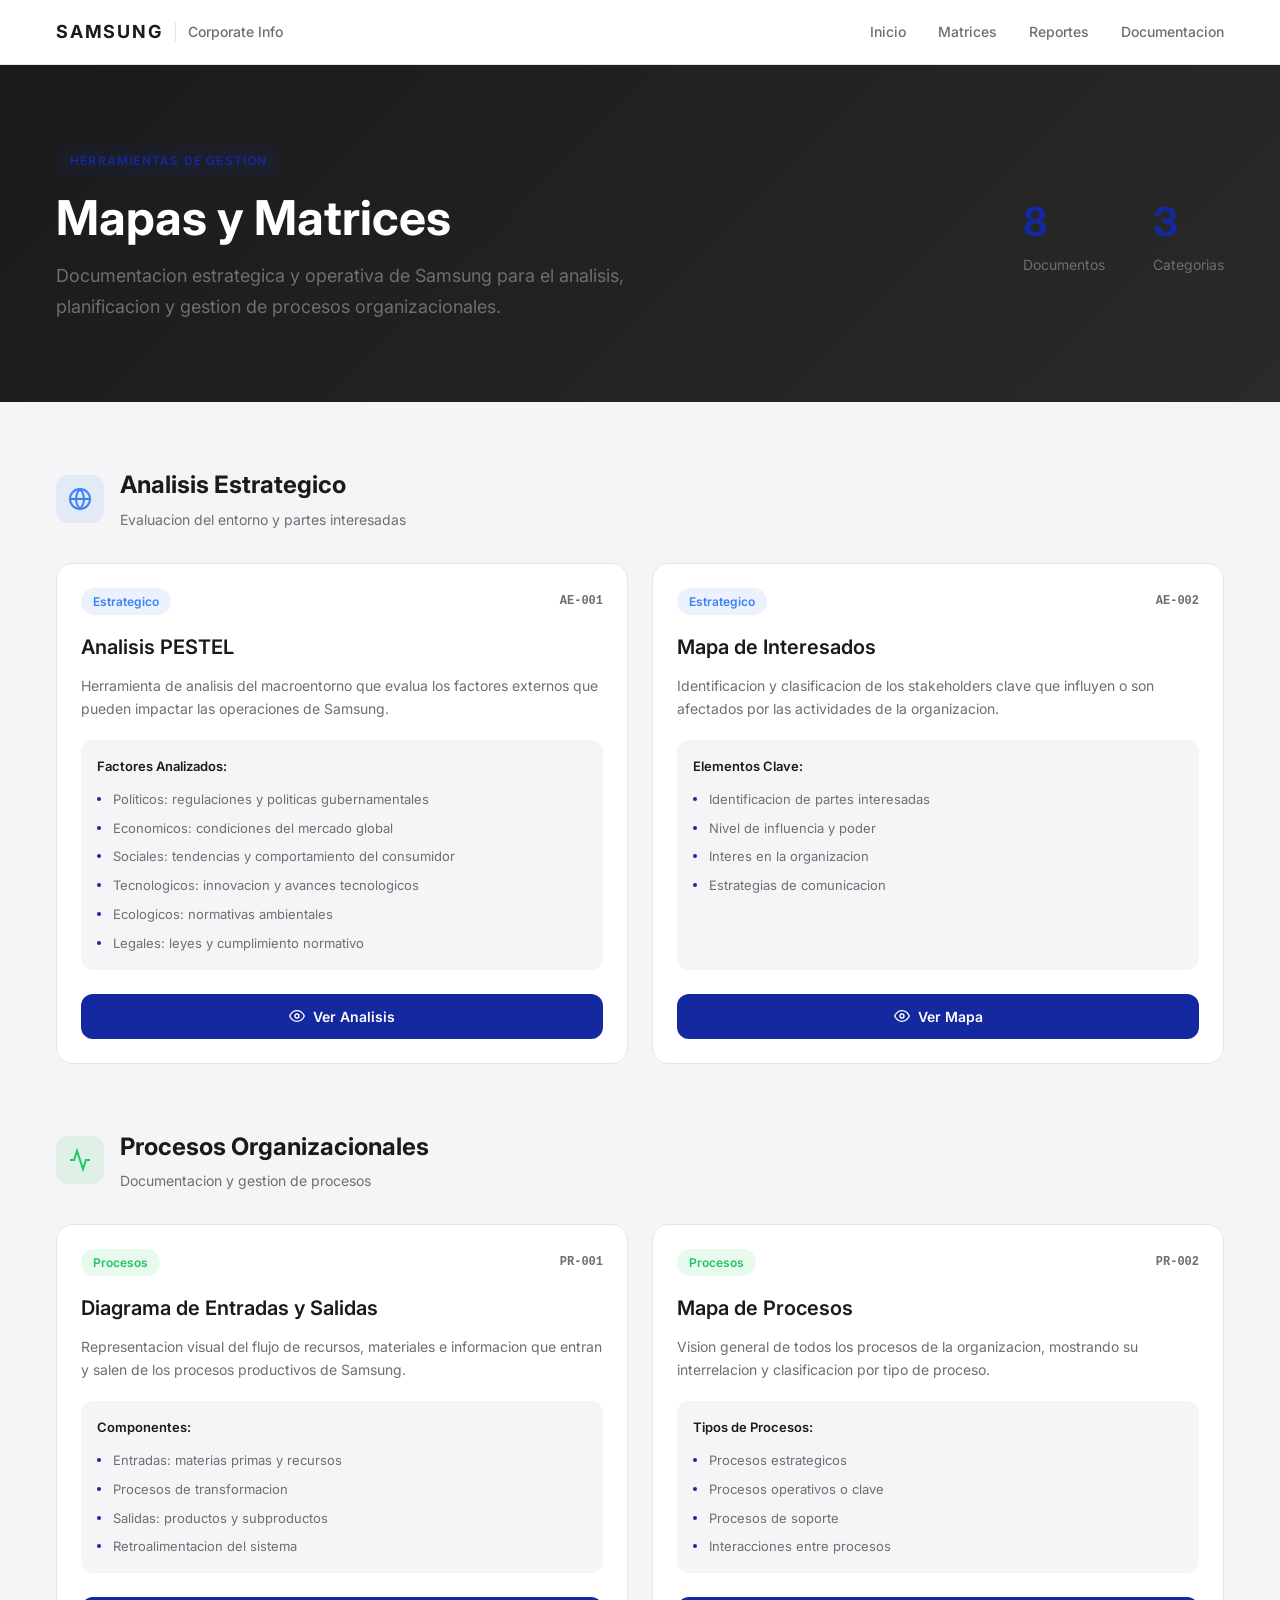
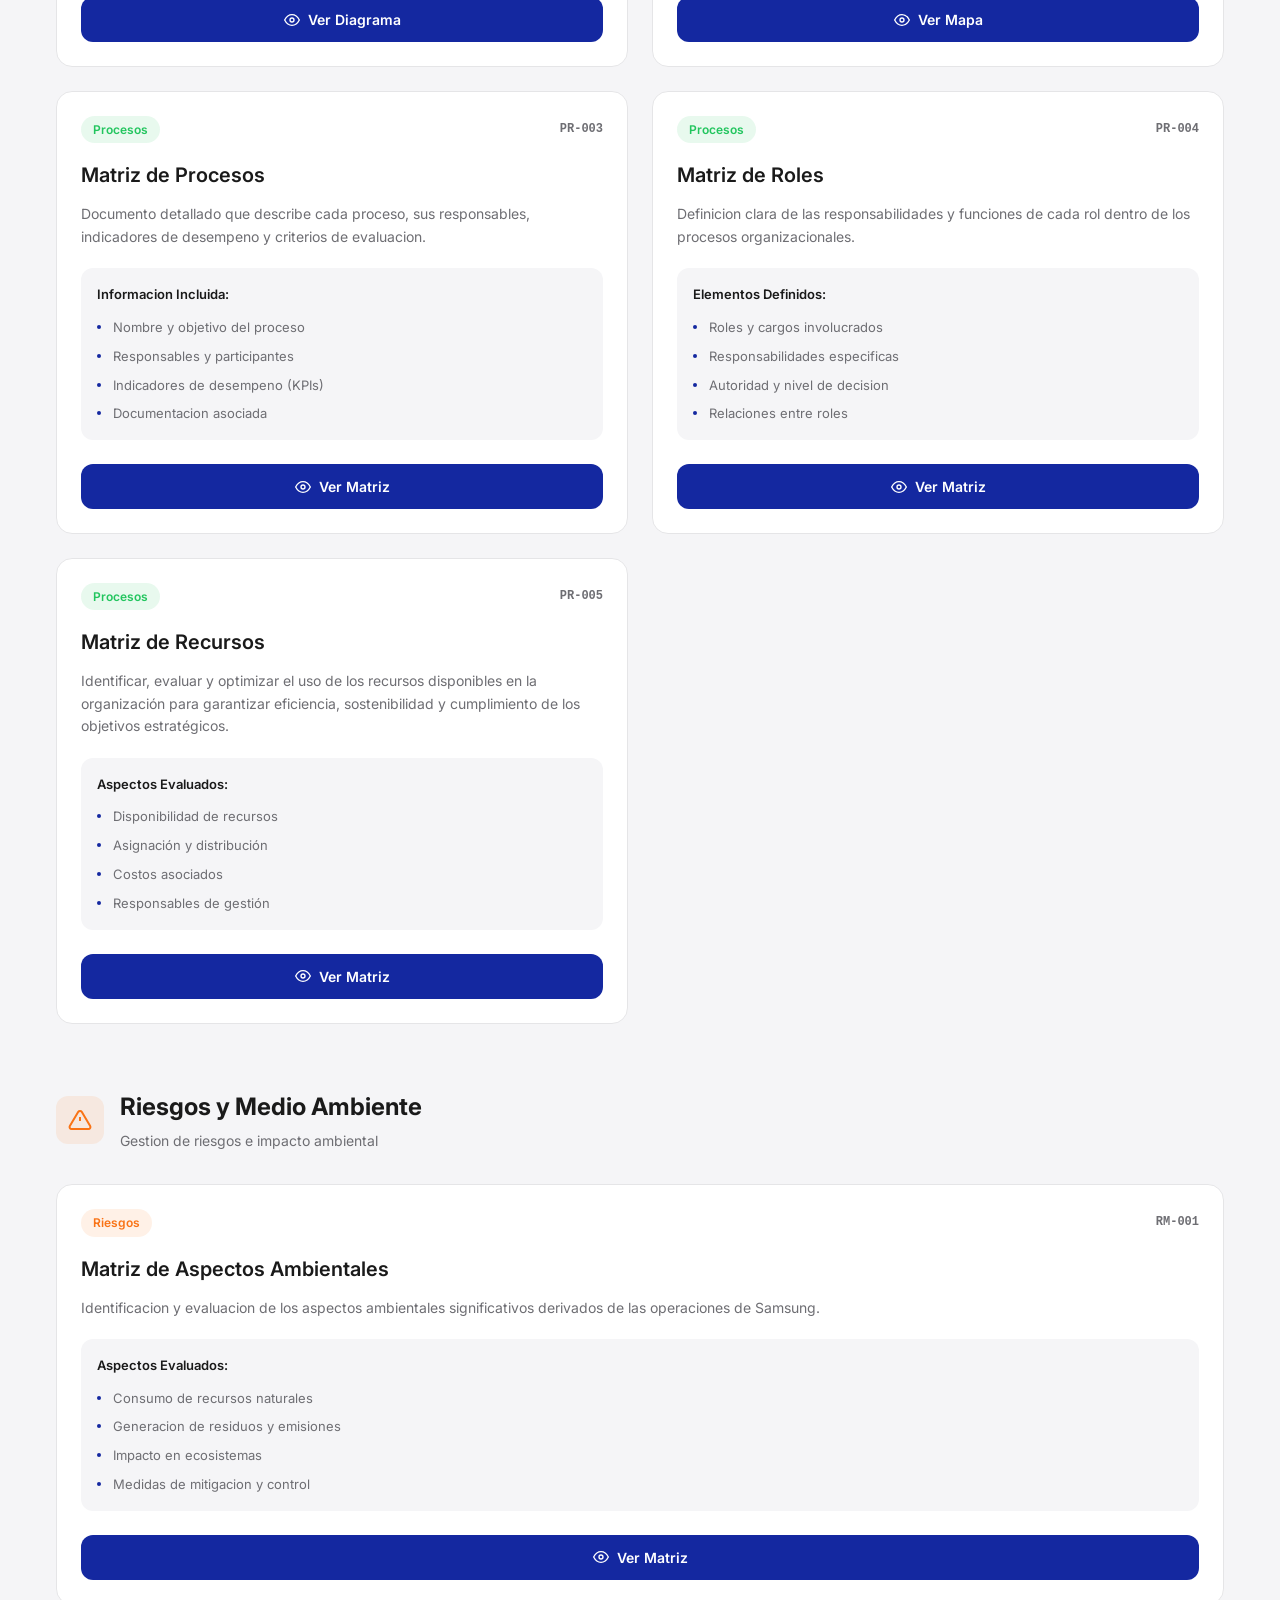
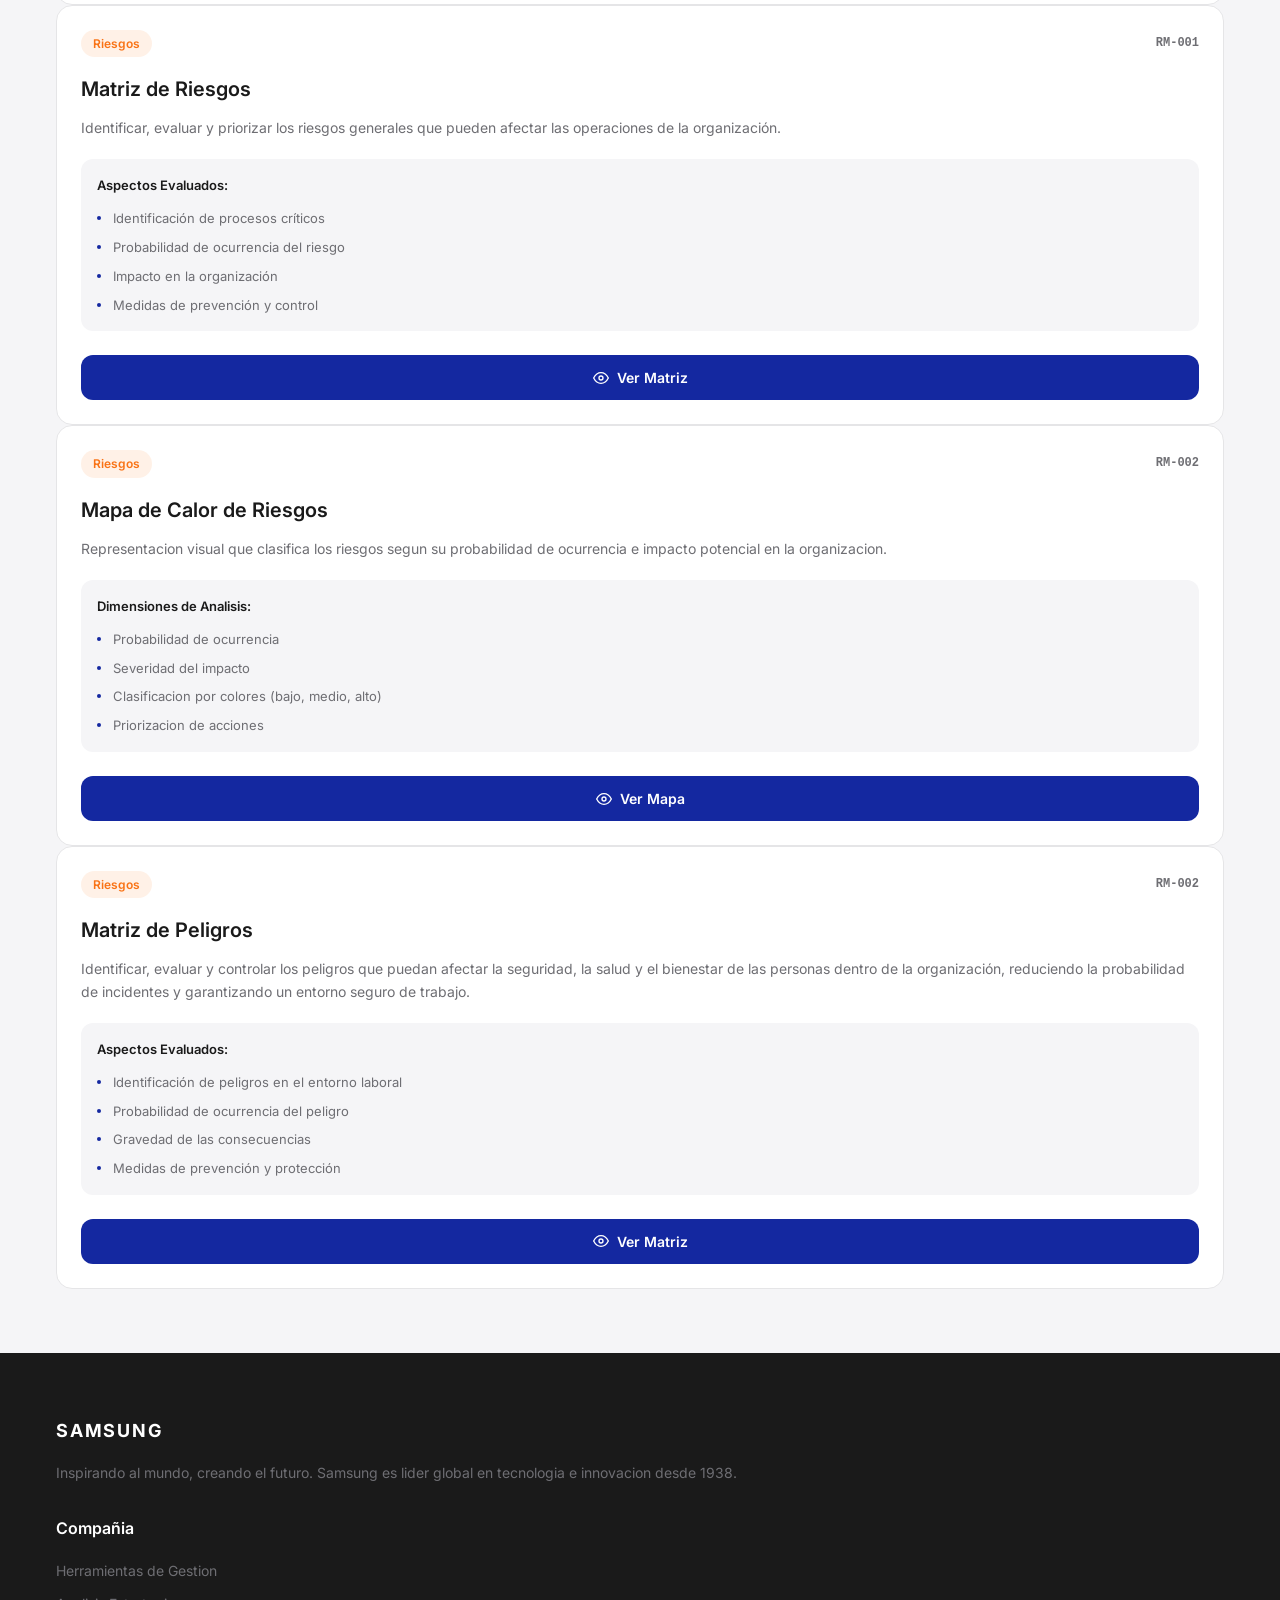
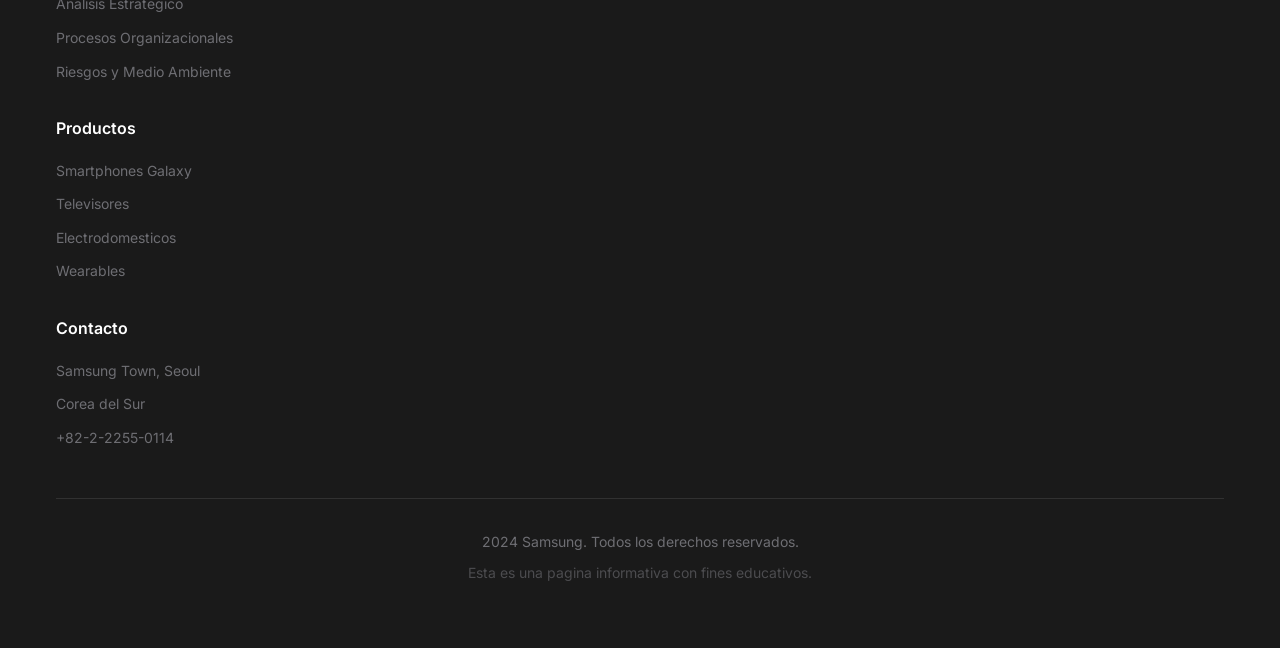
==== commit 55bccebd: "Update matrices.html" ====
--- a/matrices.html
+++ b/matrices.html
@@ -318,7 +318,6 @@
           </div>
         </div>
         
-        <div class="matrices-grid">
           <article class="matrix-card">
             <div class="matrix-header">
               <span class="matrix-badge matrix-badge-orange">Riesgos</span>
@@ -347,7 +346,6 @@
             </button>
           </article>
 
-          <div class="matrices-grid">
           <article class="matrix-card">
             <div class="matrix-header">
               <span class="matrix-badge matrix-badge-orange">Riesgos</span>
@@ -403,7 +401,7 @@
             </button>
           </article>
 
-             <article class="matrix-card">
+          <article class="matrix-card">
             <div class="matrix-header">
               <span class="matrix-badge matrix-badge-orange">Riesgos</span>
               <span class="matrix-code">RM-002</span>
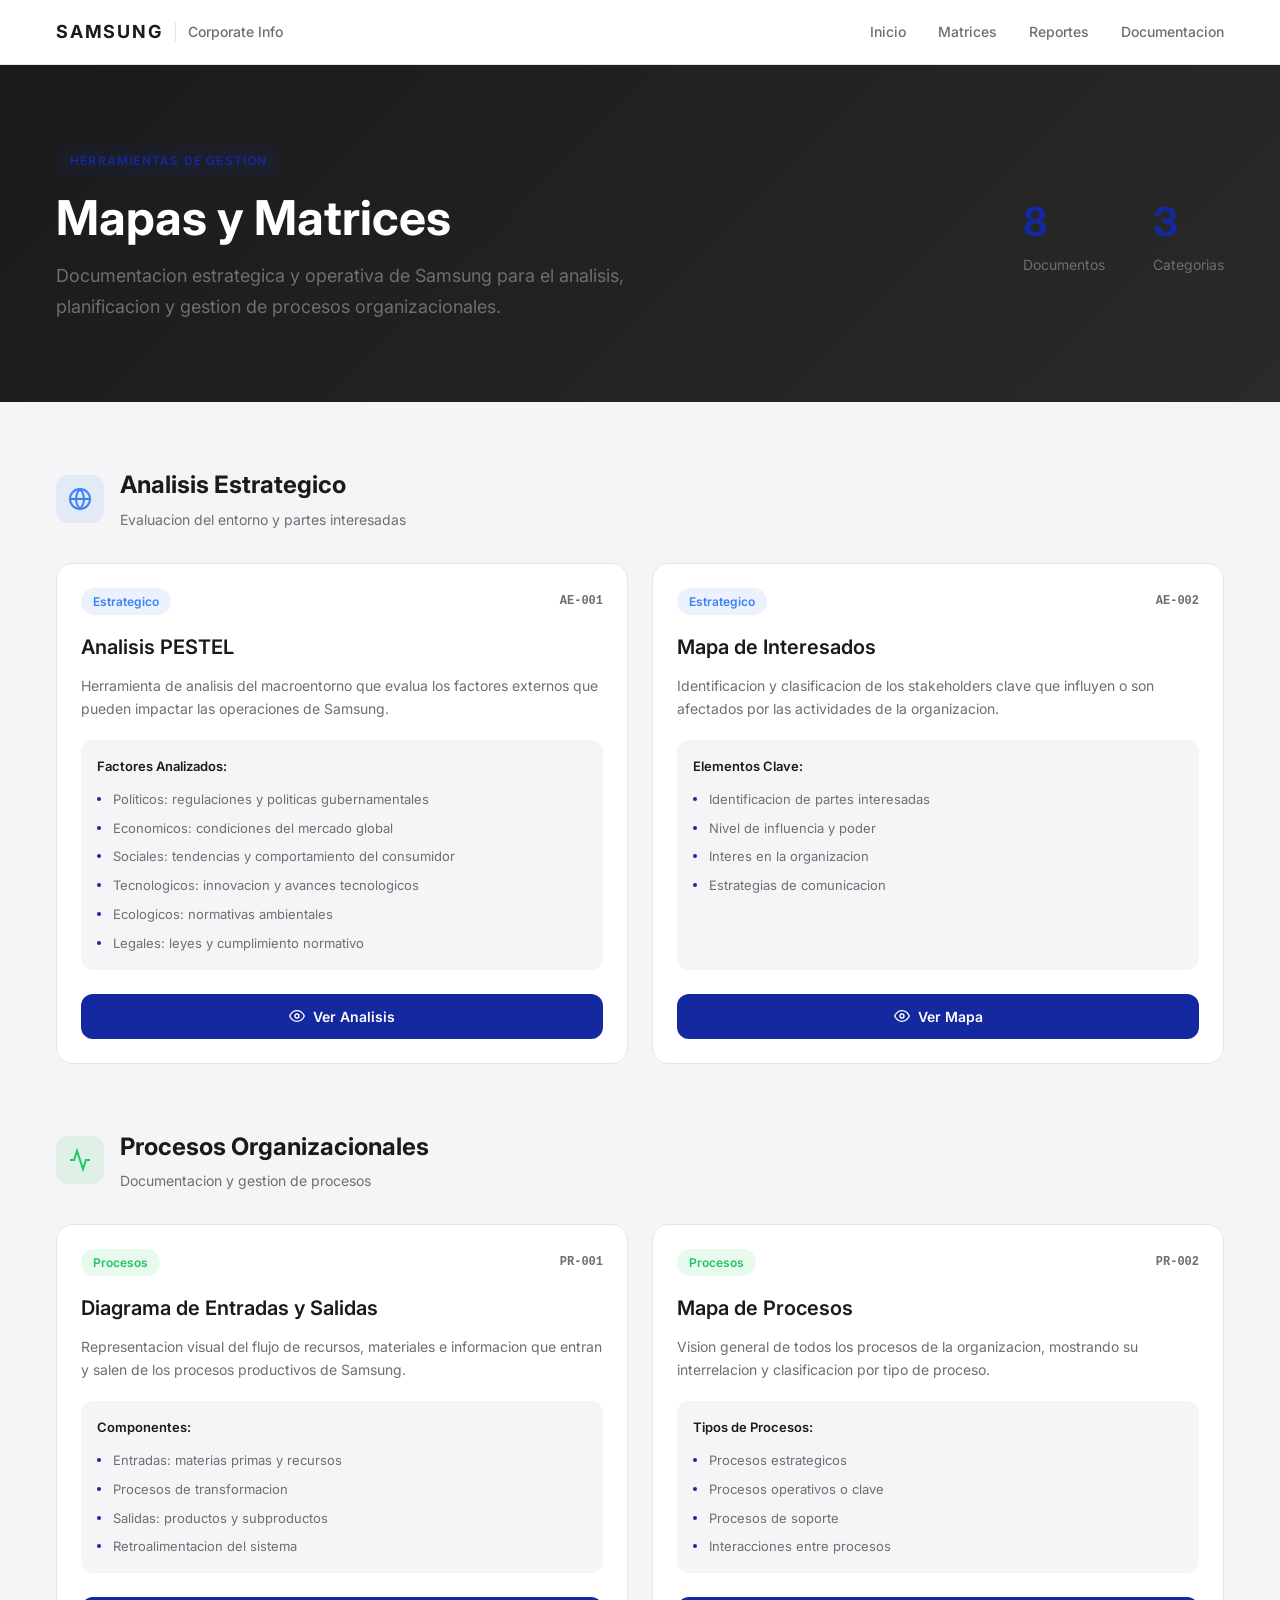
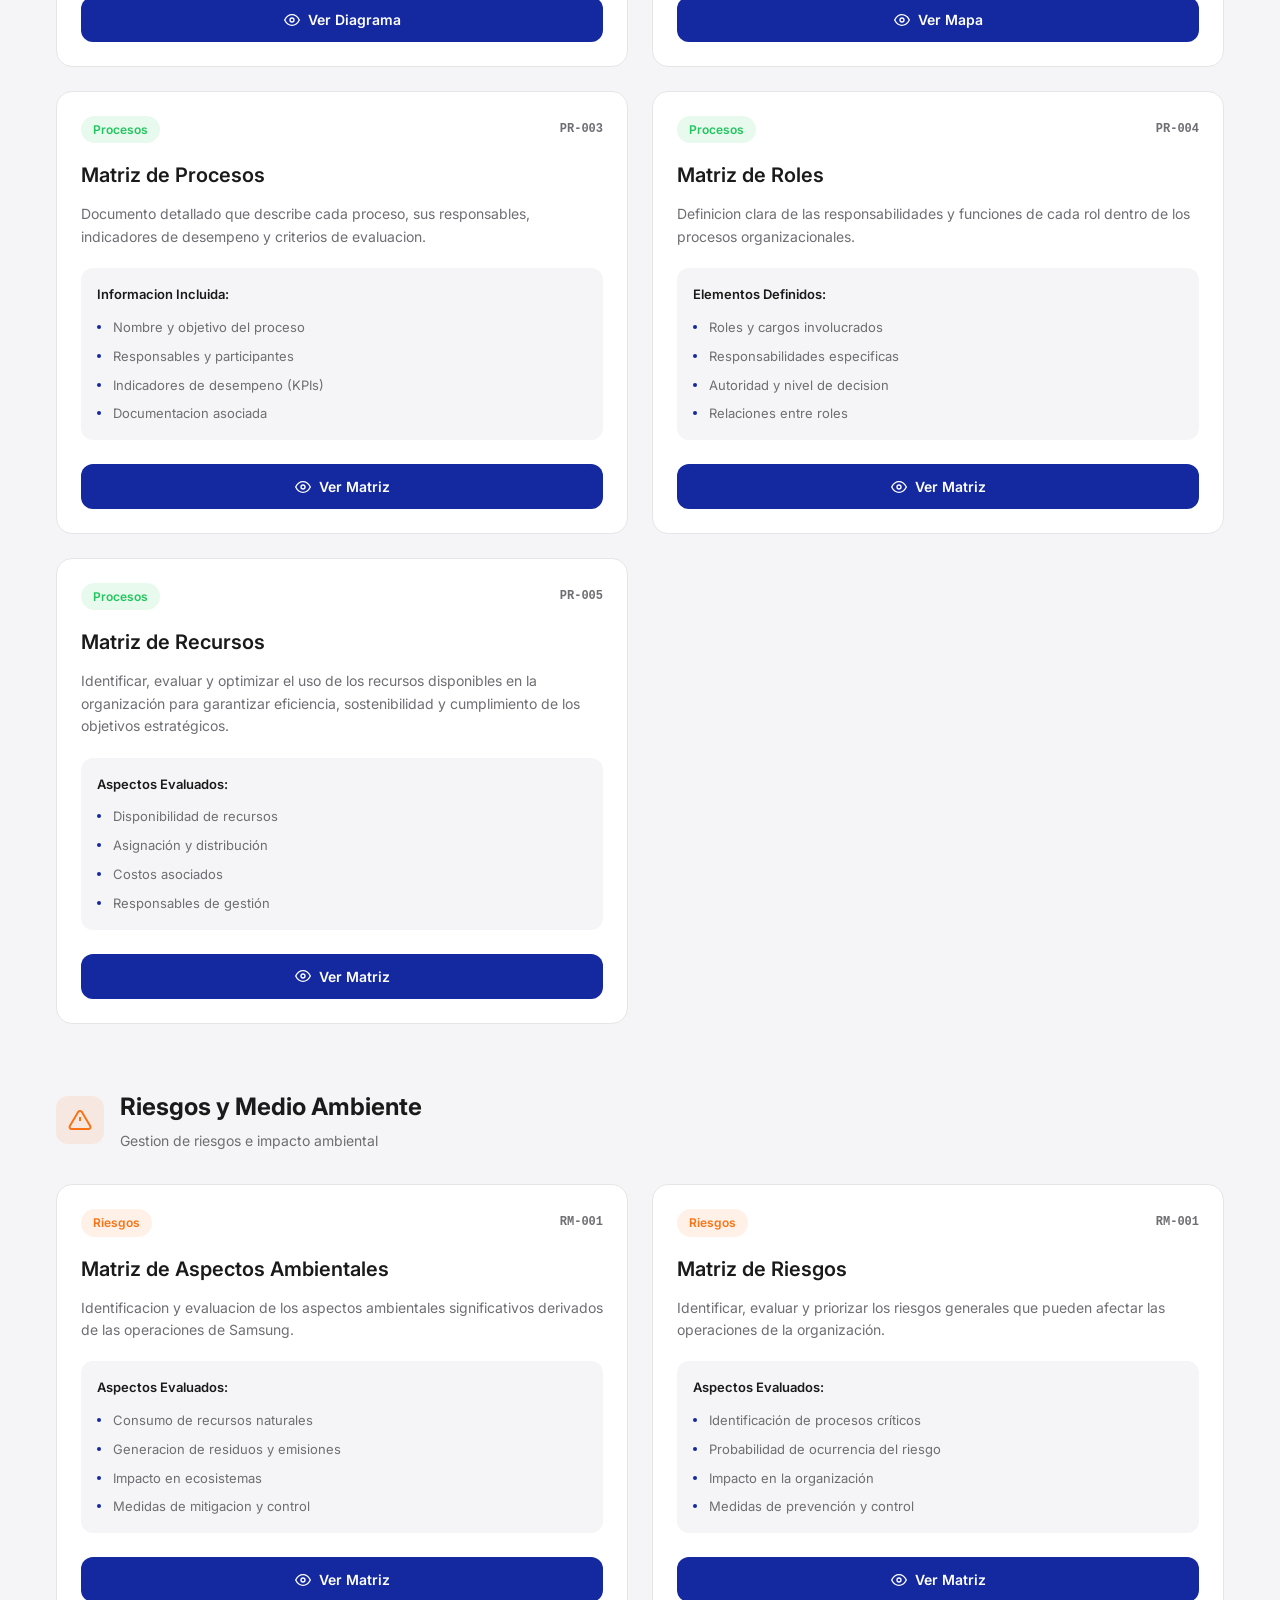
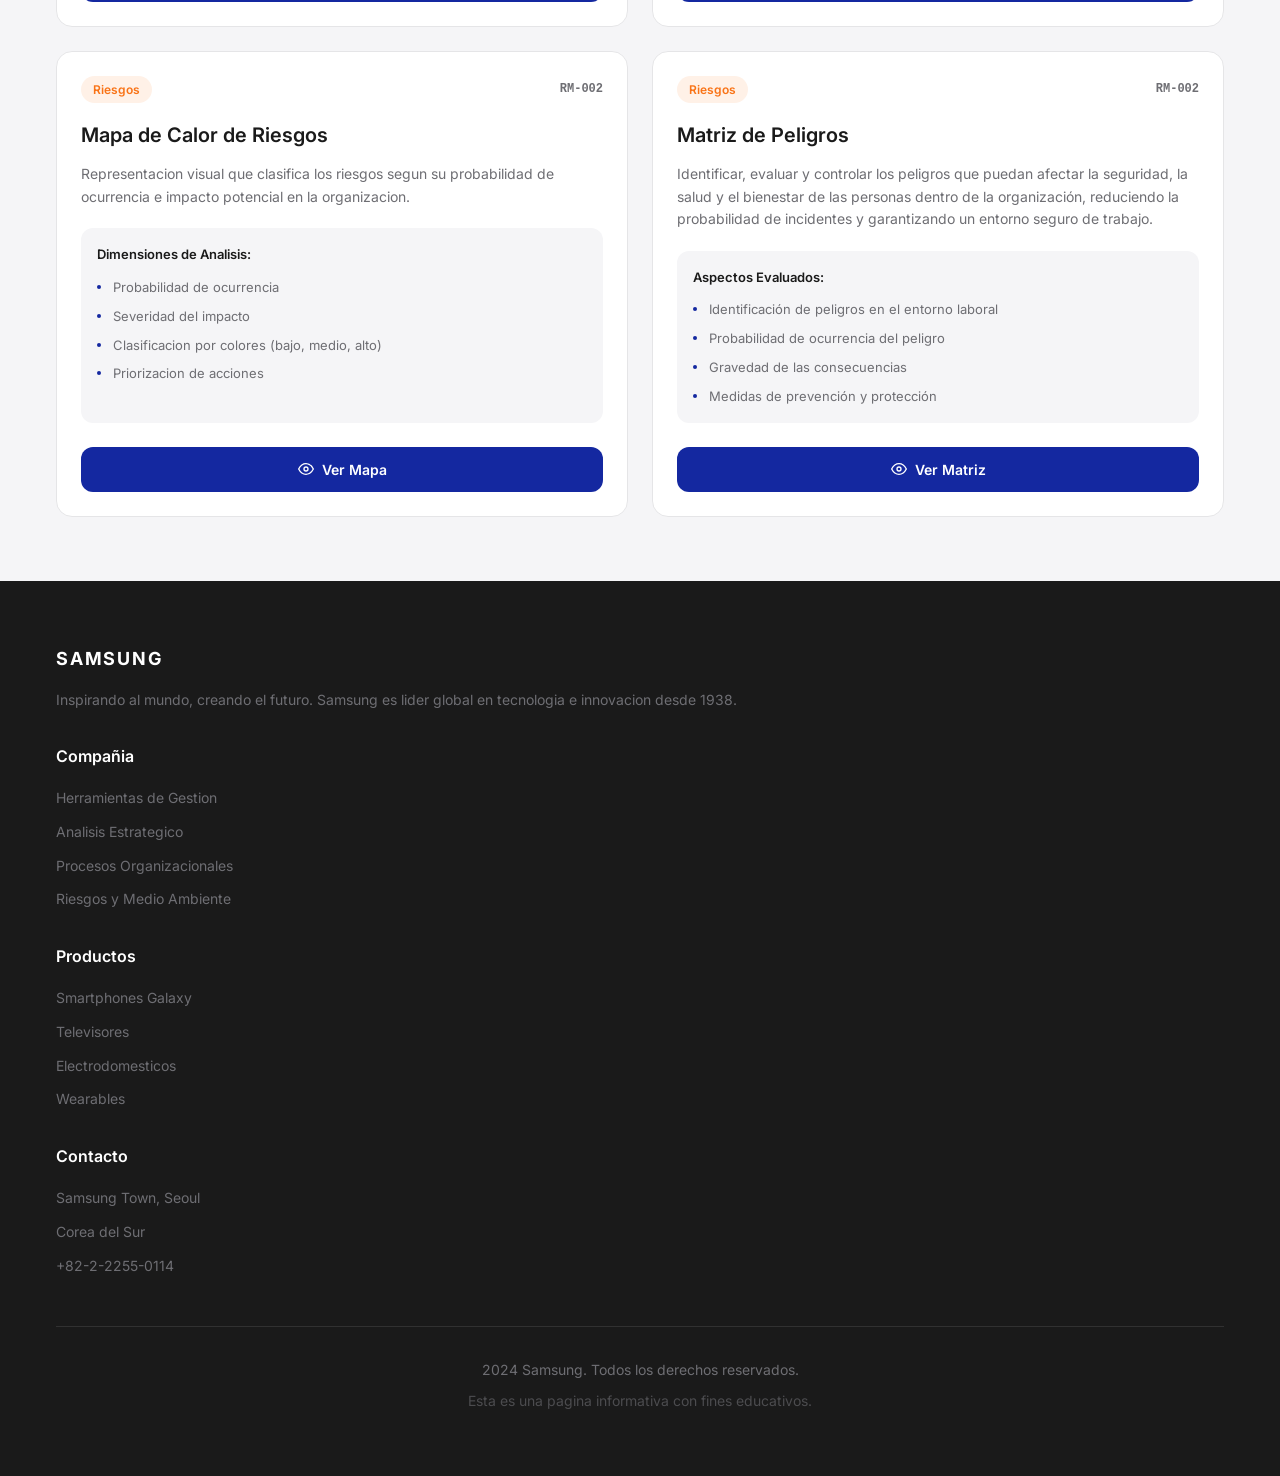
==== commit 76e8ce09: "Update matrices.html" ====
--- a/matrices.html
+++ b/matrices.html
@@ -317,7 +317,8 @@
             <p class="category-subtitle">Gestion de riesgos e impacto ambiental</p>
           </div>
         </div>
-        
+
+        <div class="matrices-grid">
           <article class="matrix-card">
             <div class="matrix-header">
               <span class="matrix-badge matrix-badge-orange">Riesgos</span>
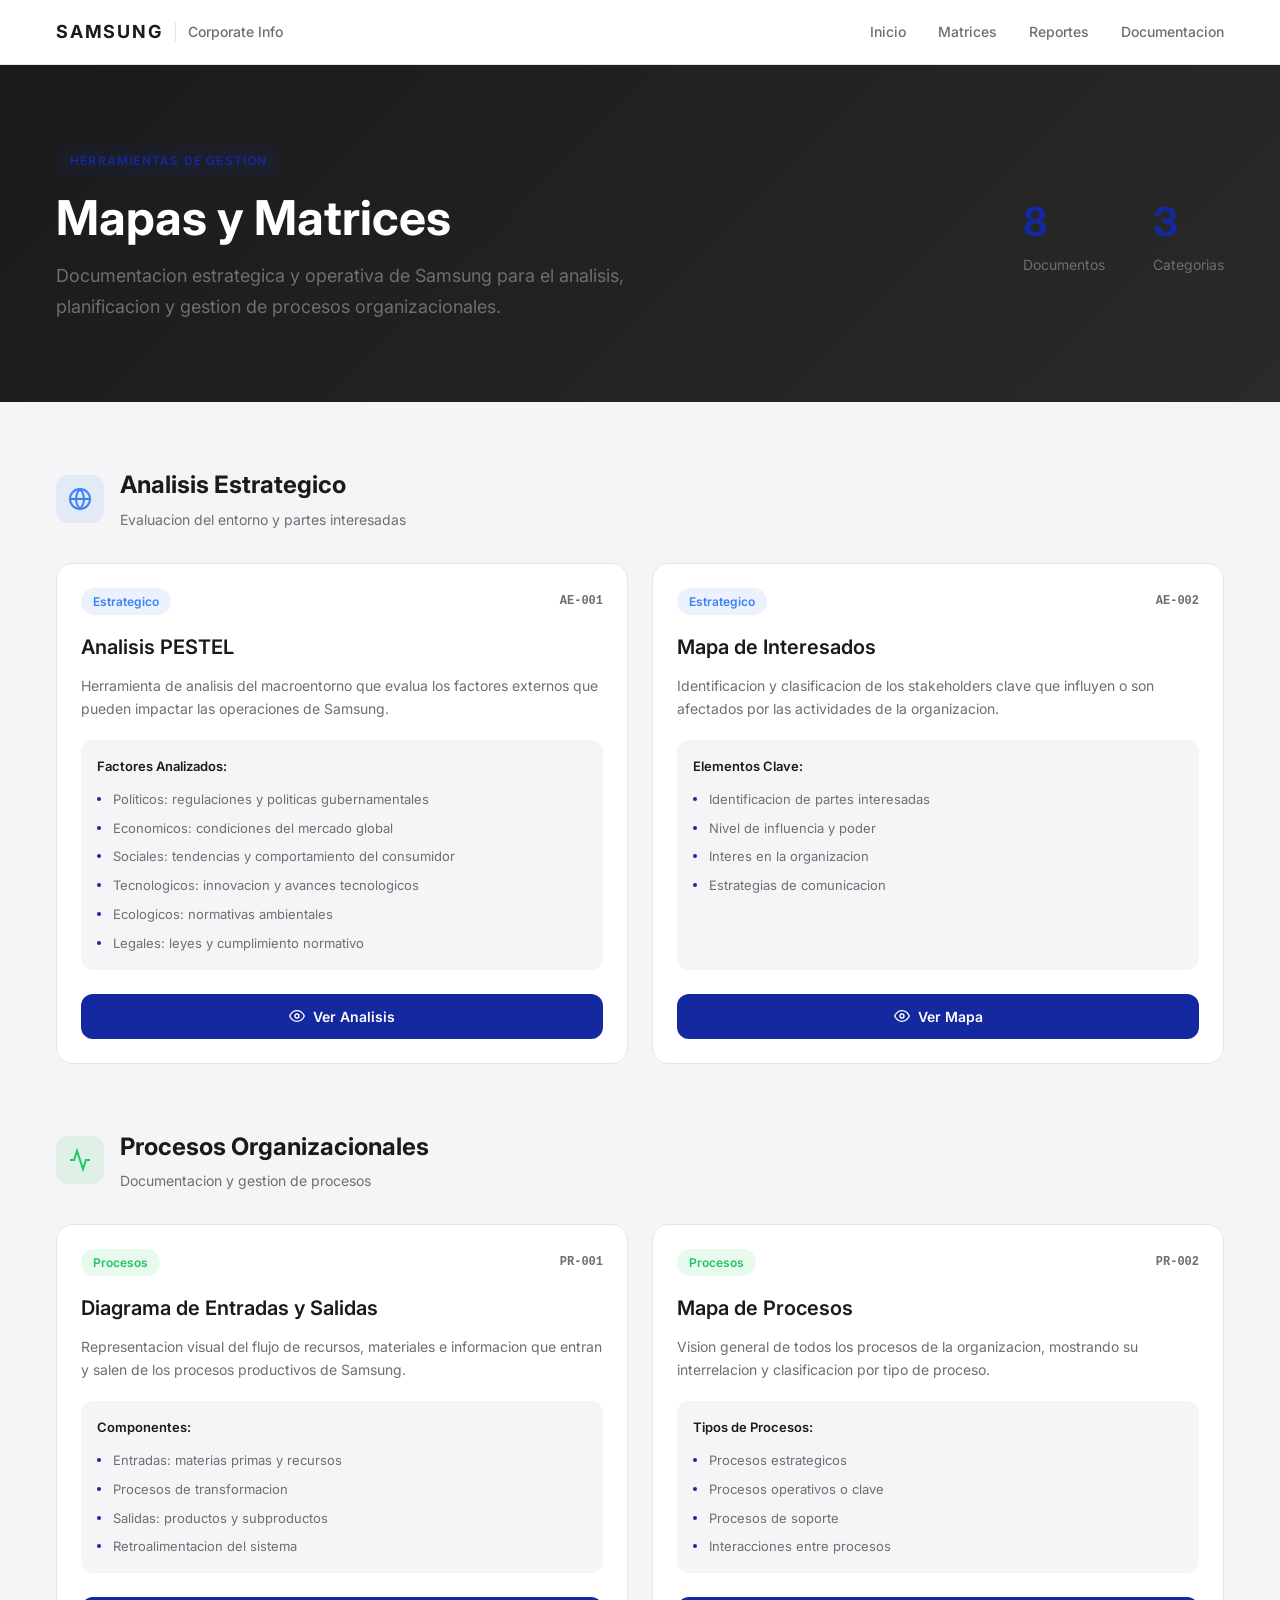
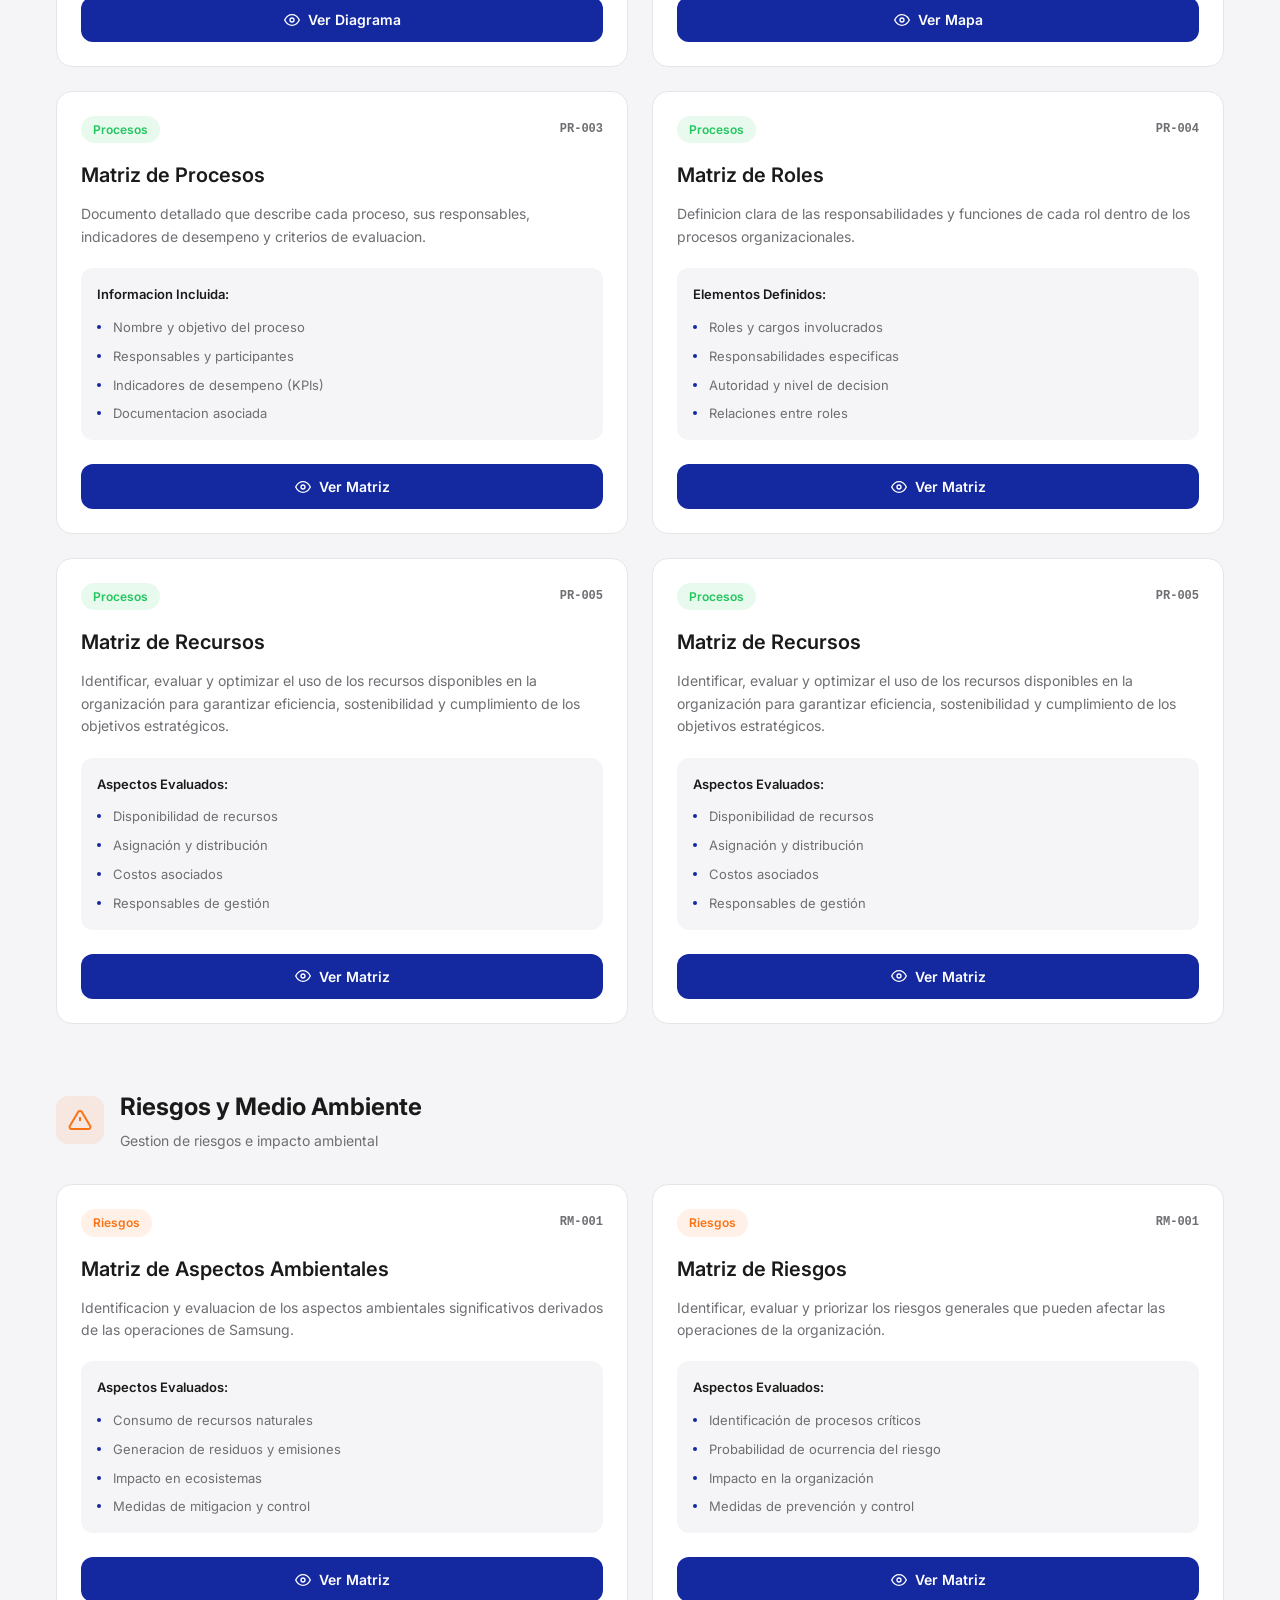
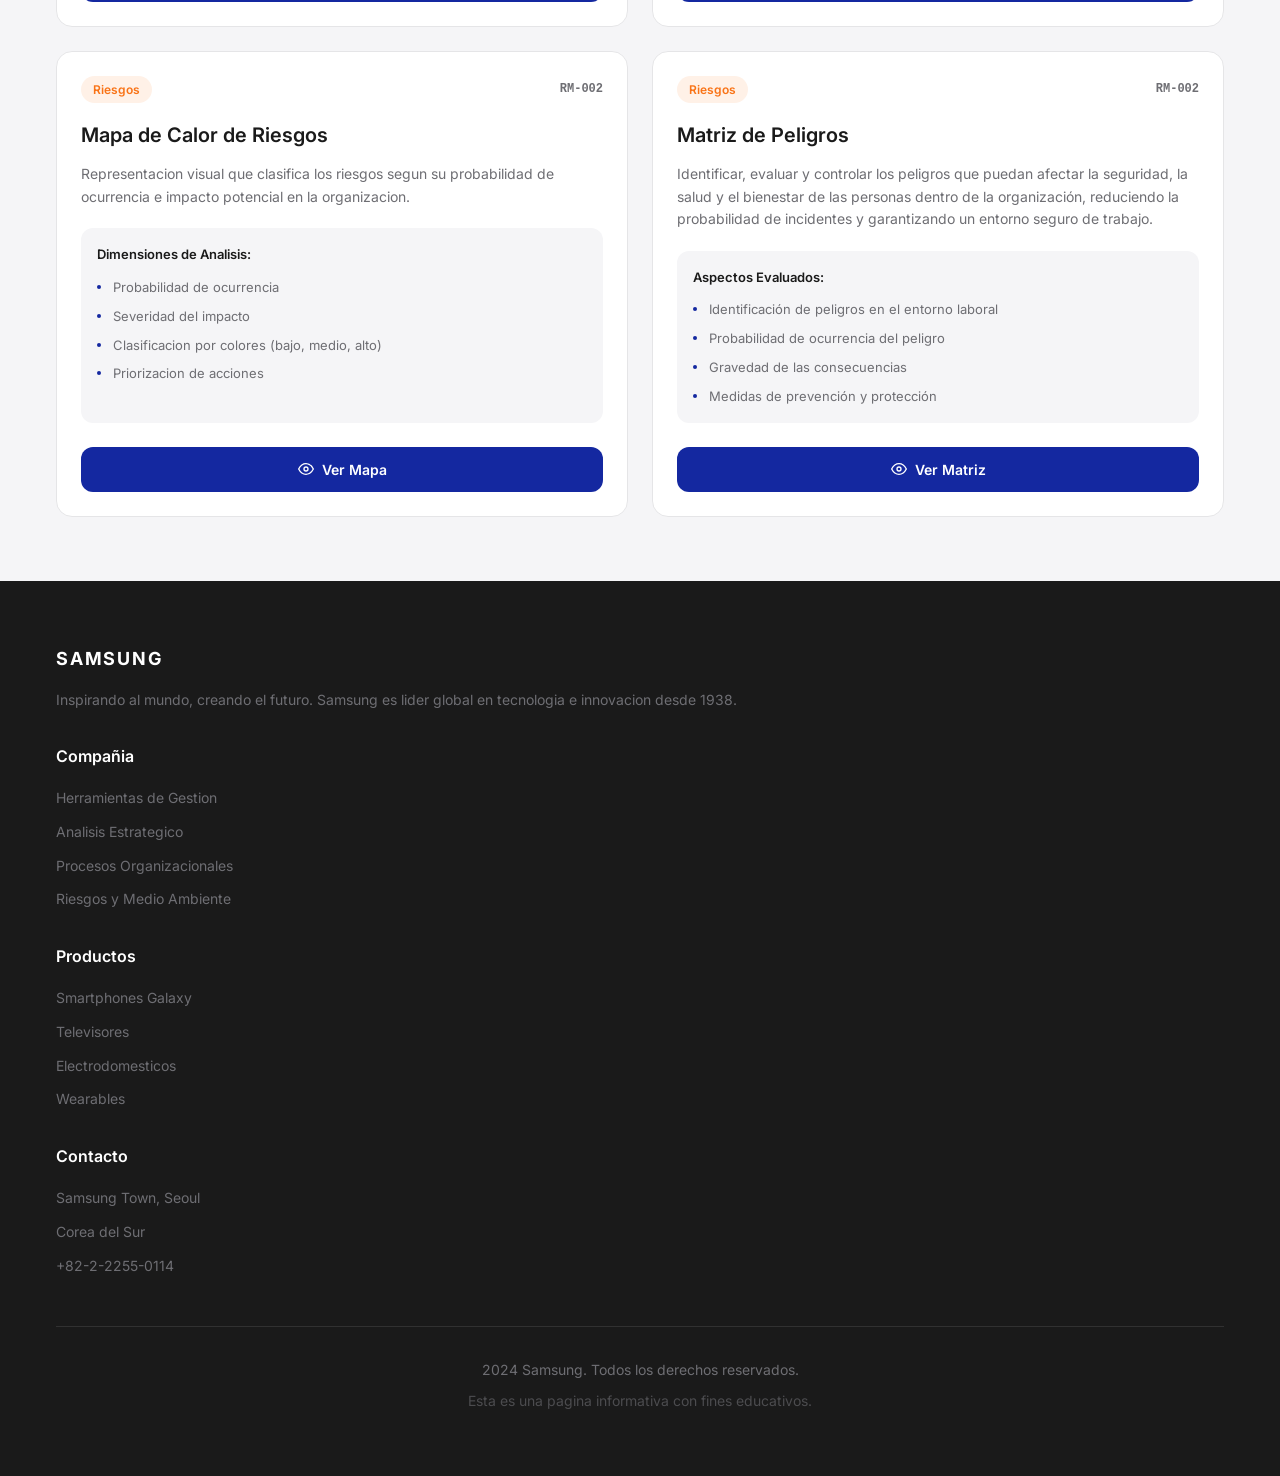
==== commit 3f0068cb: "Update matrices.html" ====
--- a/matrices.html
+++ b/matrices.html
@@ -291,7 +291,34 @@
                 <li>Responsables de gestión</li>
               </ul>
             </div>
-            <button class="matrix-btn" onclick="openModal('###', 'Matriz de Recursos')">
+            <button class="matrix-btn" onclick="openModal('https://imgur.com/lQOw5pb.jpeg', 'Matriz de Recursos')">
+              <svg viewBox="0 0 24 24" fill="none" stroke="currentColor" stroke-width="2">
+                <path d="M1 12s4-8 11-8 11 8 11 8-4 8-11 8-11-8-11-8z"></path>
+                <circle cx="12" cy="12" r="3"></circle>
+              </svg>
+              Ver Matriz
+            </button>
+          </article>
+
+          <article class="matrix-card">
+            <div class="matrix-header">
+              <span class="matrix-badge matrix-badge-green">Procesos</span>
+              <span class="matrix-code">PR-005</span>
+            </div>
+            <h3 class="matrix-title">Matriz de Recursos</h3>
+            <p class="matrix-description">
+              Identificar, evaluar y optimizar el uso de los recursos disponibles en la organización para garantizar eficiencia, sostenibilidad y cumplimiento de los objetivos estratégicos.
+            </p>
+            <div class="matrix-aspects">
+              <h4 class="aspects-title">Aspectos Evaluados:</h4>
+              <ul class="aspects-list">
+                <li>Disponibilidad de recursos</li>
+                <li>Asignación y distribución</li>
+                <li>Costos asociados</li>
+                <li>Responsables de gestión</li>
+              </ul>
+            </div>
+            <button class="matrix-btn" onclick="openModal('corte 2 SIG.xlsx', 'Matriz de Recursos')">
               <svg viewBox="0 0 24 24" fill="none" stroke="currentColor" stroke-width="2">
                 <path d="M1 12s4-8 11-8 11 8 11 8-4 8-11 8-11-8-11-8z"></path>
                 <circle cx="12" cy="12" r="3"></circle>
@@ -365,7 +392,7 @@
                 <li>Medidas de prevención y control</li>
               </ul>
             </div>
-            <button class="matrix-btn" onclick="openModal('#', 'Matriz de Riesgos')">
+            <button class="matrix-btn" onclick="openModal('https://imgur.com/9Ah1HjR.jpeg', 'Matriz de Riesgos')">
               <svg viewBox="0 0 24 24" fill="none" stroke="currentColor" stroke-width="2">
                 <path d="M1 12s4-8 11-8 11 8 11 8-4 8-11 8-11-8-11-8z"></path>
                 <circle cx="12" cy="12" r="3"></circle>
@@ -420,7 +447,7 @@
                 <li>Medidas de prevención y protección</li>
               </ul>
             </div>
-            <button class="matrix-btn" onclick="openModal('###', 'Matriz de Peligros')">
+            <button class="matrix-btn" onclick="openModal('https://imgur.com/8JDsmRD.jpeg', 'Matriz de Peligros')">
               <svg viewBox="0 0 24 24" fill="none" stroke="currentColor" stroke-width="2">
                 <path d="M1 12s4-8 11-8 11 8 11 8-4 8-11 8-11-8-11-8z"></path>
                 <circle cx="12" cy="12" r="3"></circle>
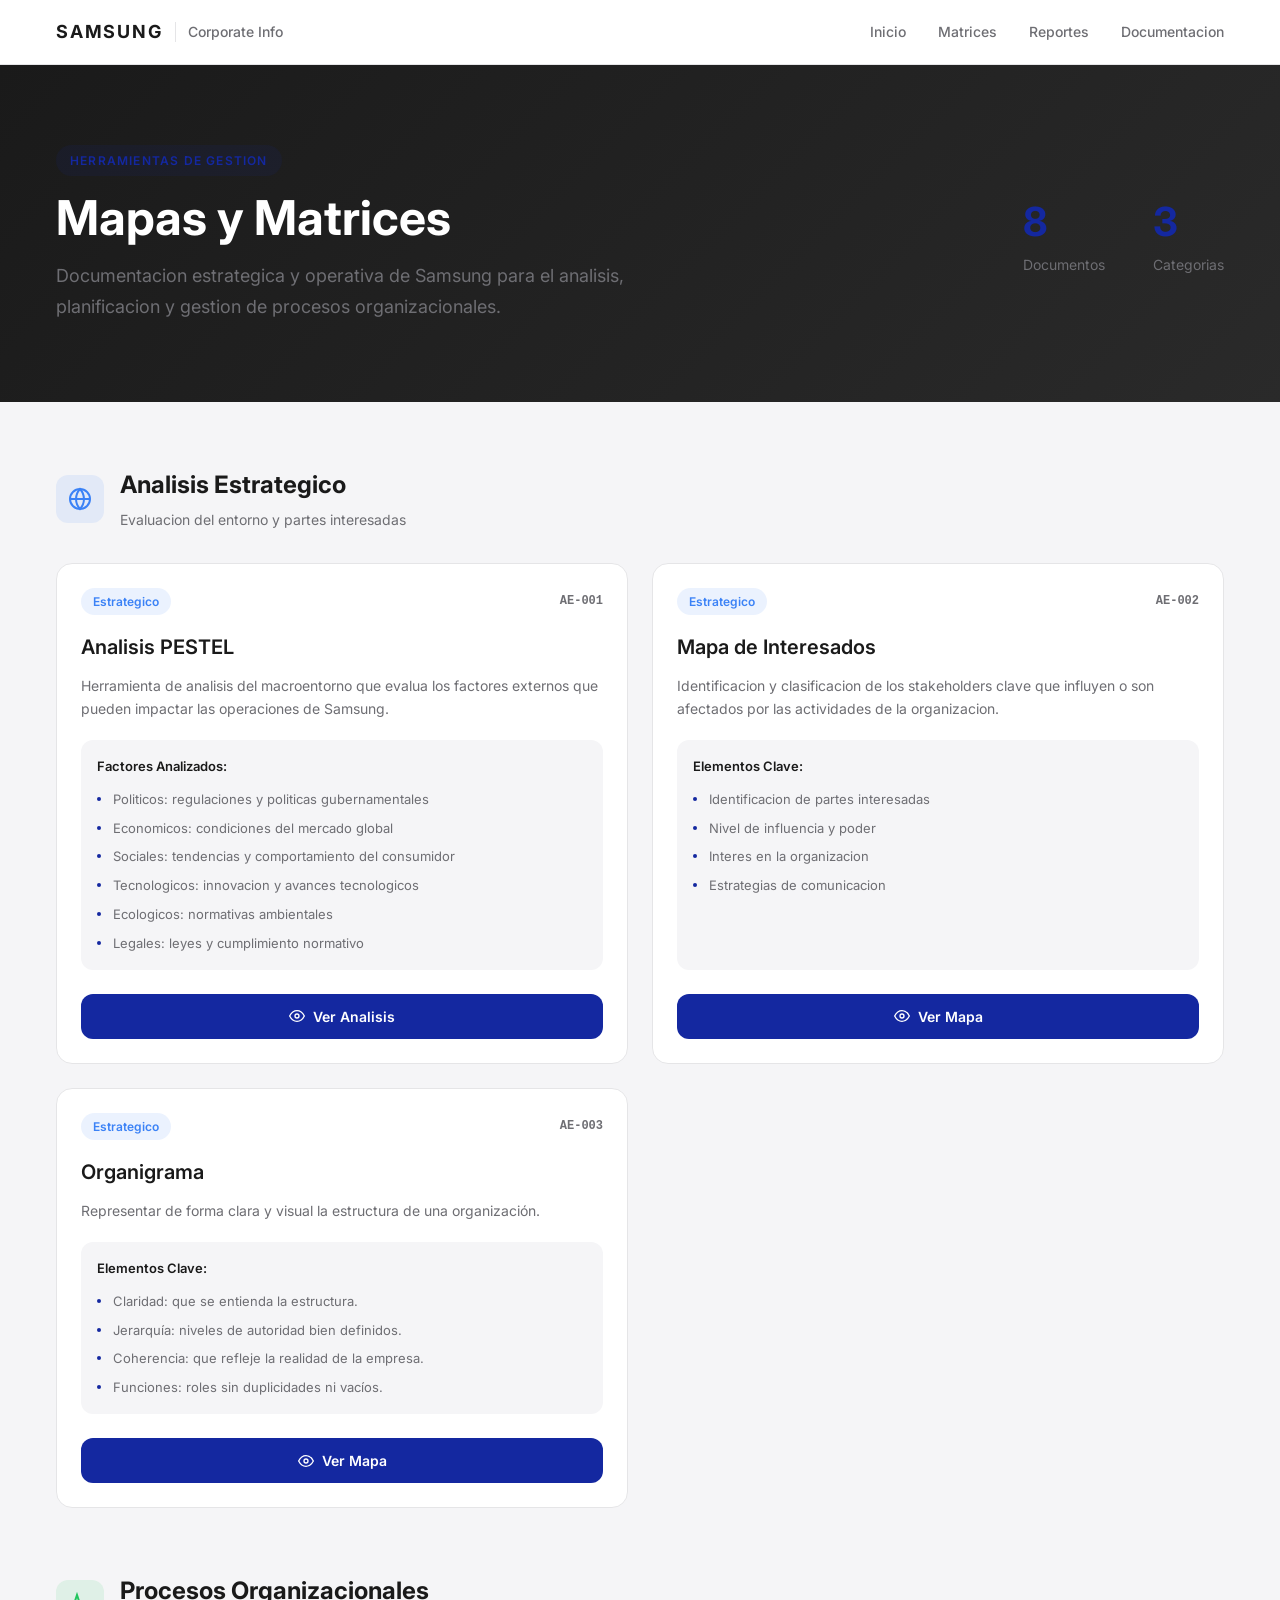
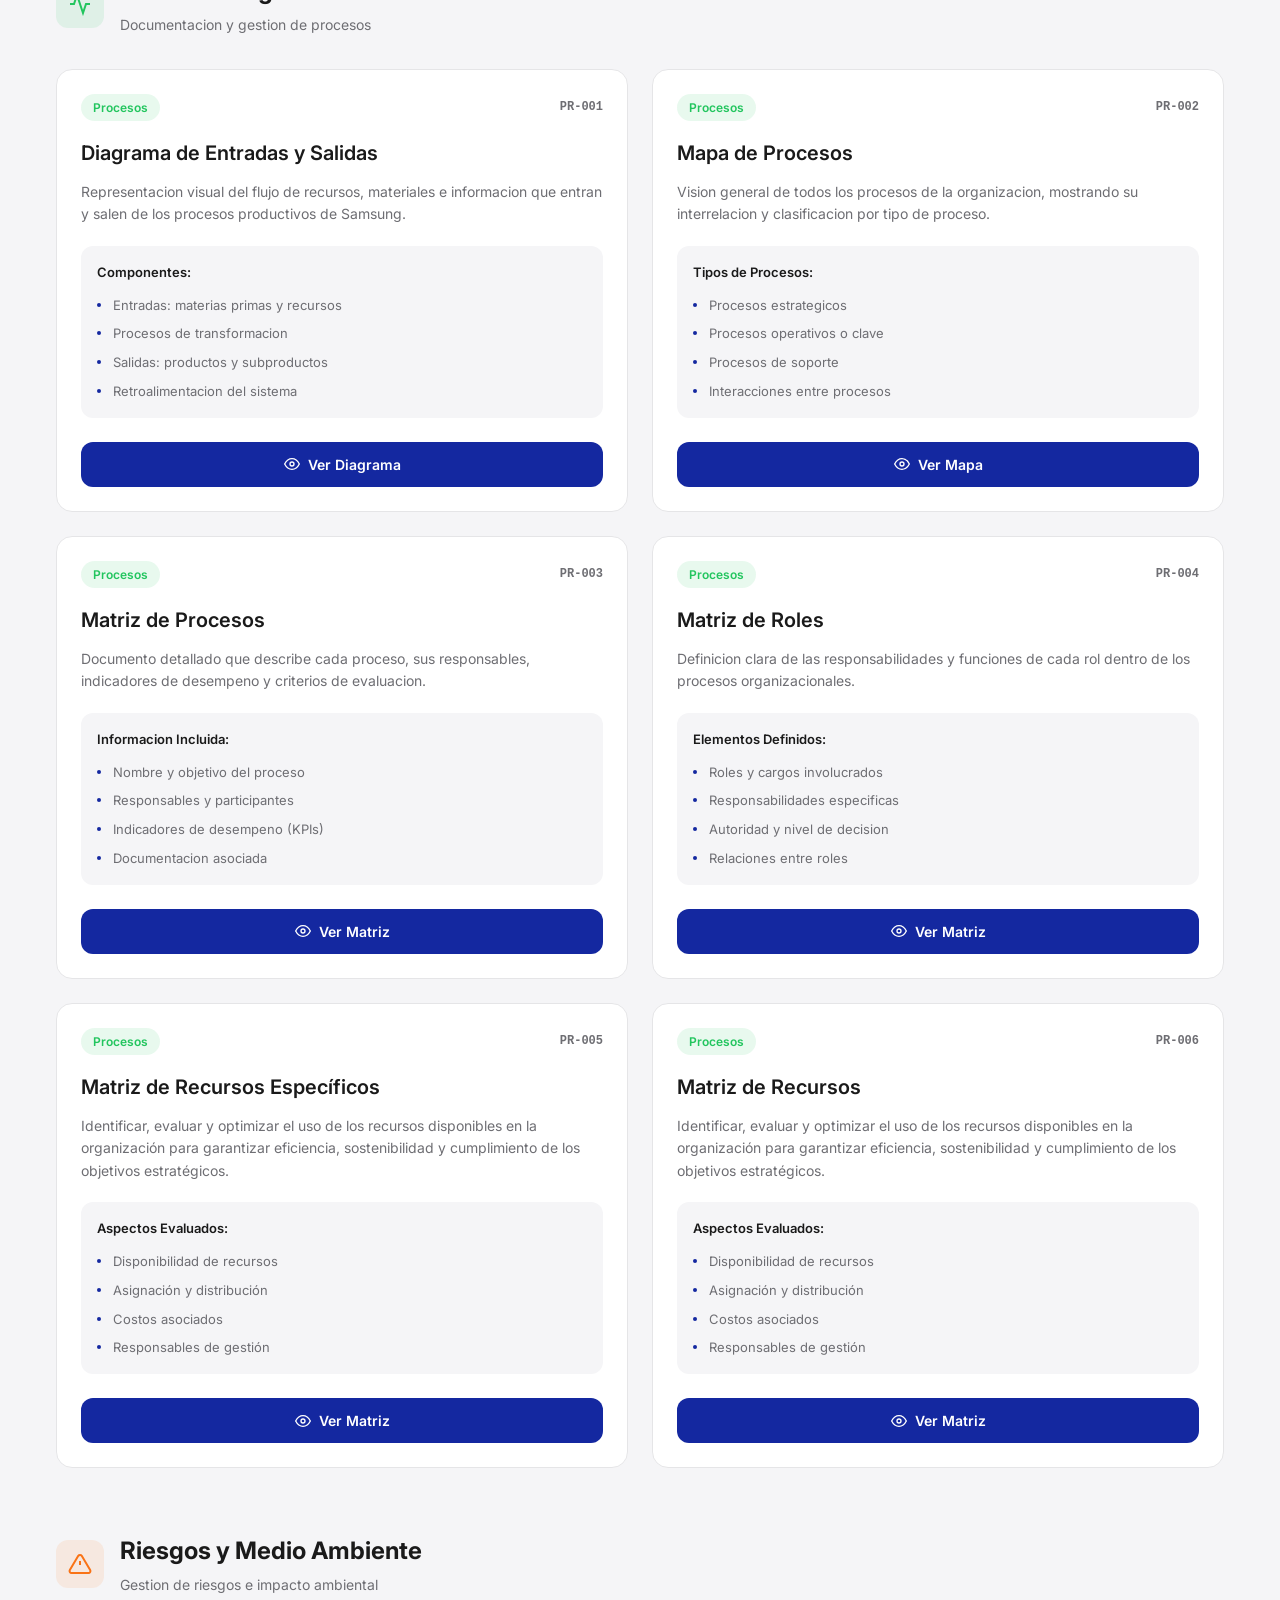
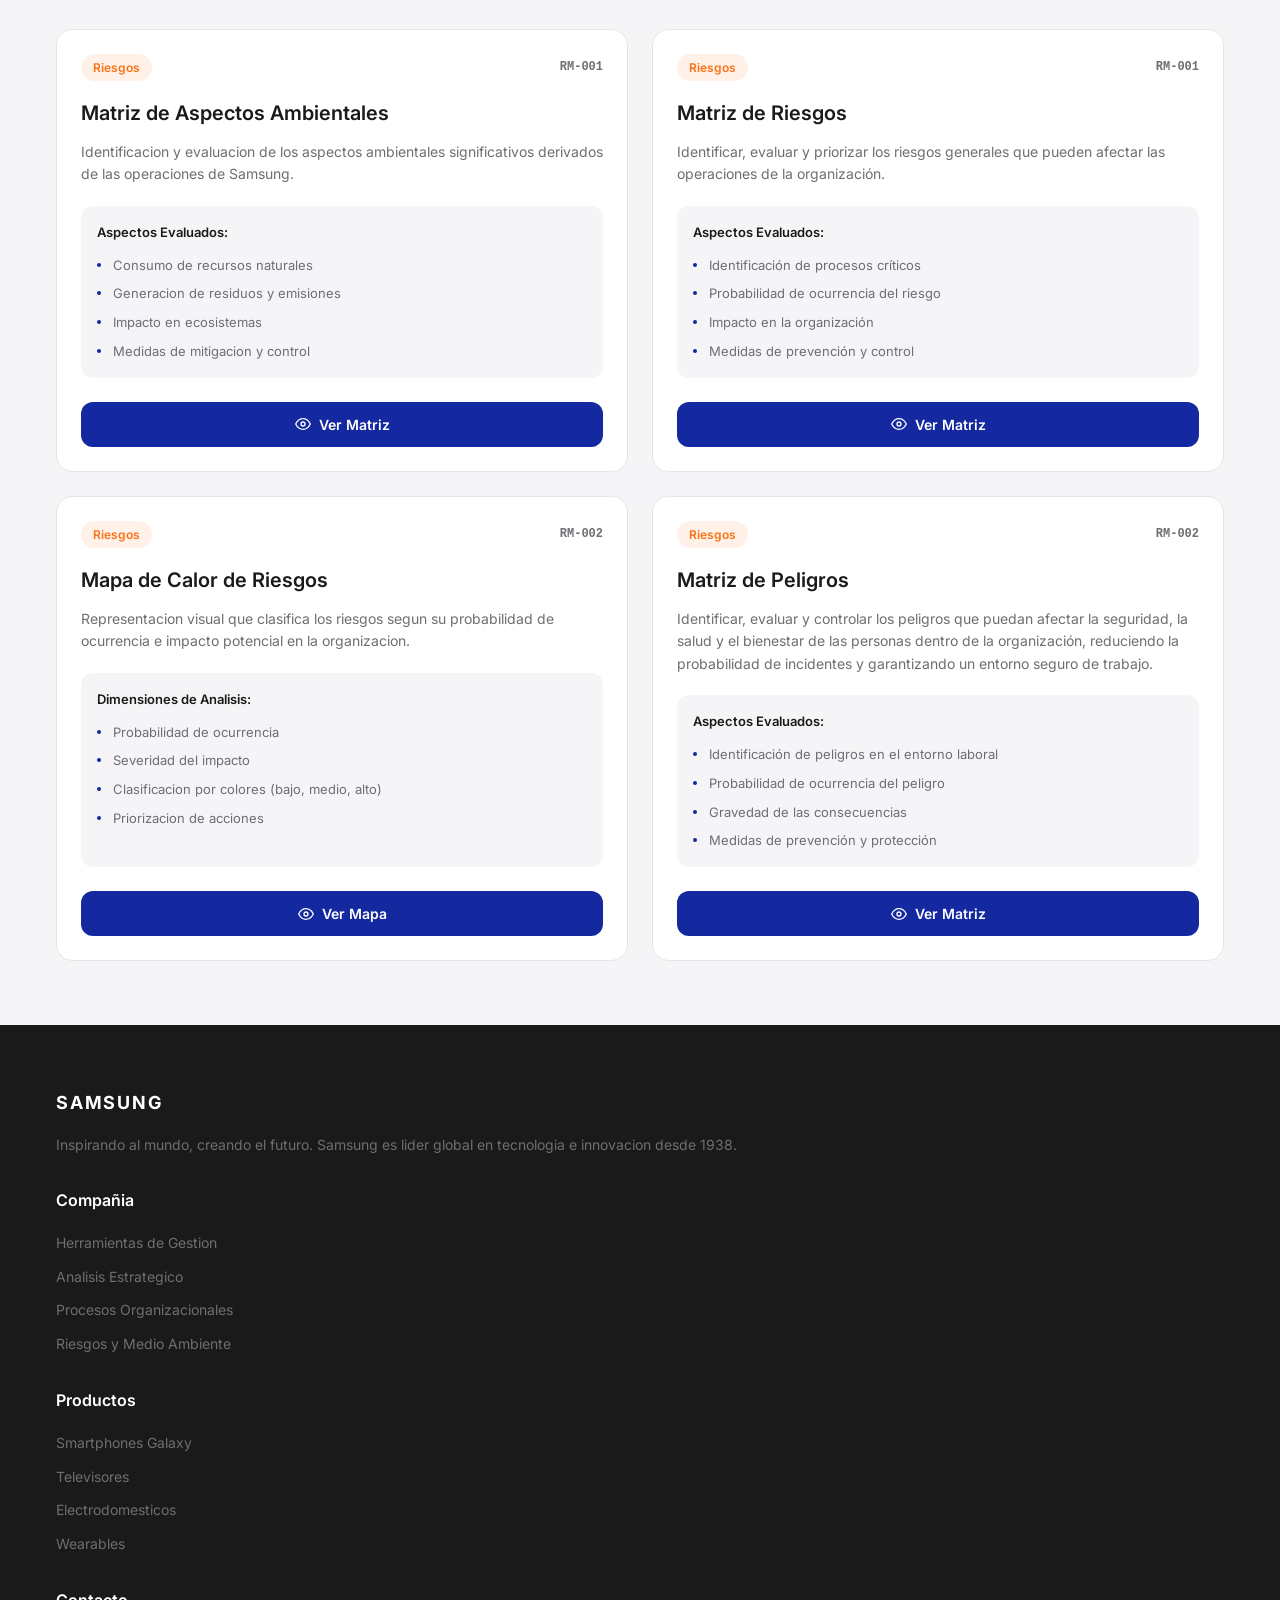
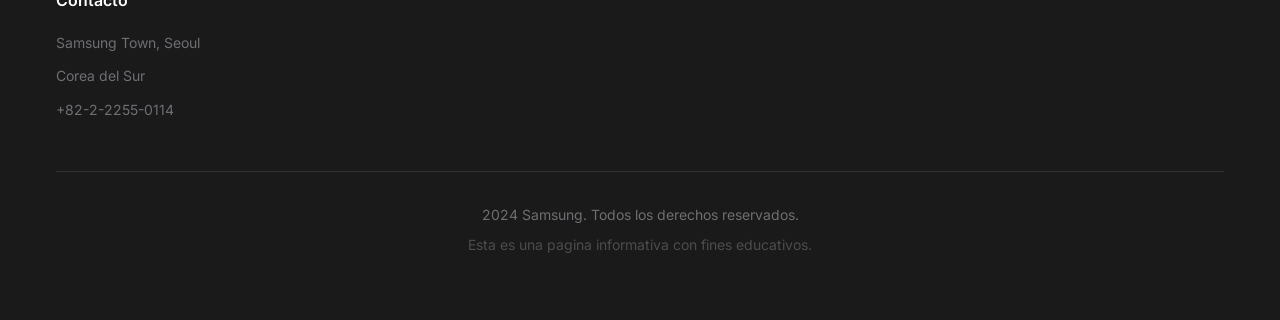
==== commit bd4d13d6: "Update matrices.html" ====
--- a/matrices.html
+++ b/matrices.html
@@ -143,6 +143,33 @@
               Ver Mapa
             </button>
           </article>
+
+          <article class="matrix-card">
+            <div class="matrix-header">
+              <span class="matrix-badge matrix-badge-blue">Estrategico</span>
+              <span class="matrix-code">AE-003</span>
+            </div>
+            <h3 class="matrix-title">Organigrama</h3>
+            <p class="matrix-description">
+              Representar de forma clara y visual la estructura de una organización.
+            </p>
+            <div class="matrix-aspects">
+              <h4 class="aspects-title">Elementos Clave:</h4>
+              <ul class="aspects-list">
+                <li>Claridad: que se entienda la estructura.</li>
+                <li>Jerarquía: niveles de autoridad bien definidos.</li>
+                <li>Coherencia: que refleje la realidad de la empresa.</li>
+                <li>Funciones: roles sin duplicidades ni vacíos.</li>
+              </ul>
+            </div>
+            <button class="matrix-btn" onclick="openModal('https://imgur.com/HZaWrQE.jpeg', 'Mapa de Interesados')">
+              <svg viewBox="0 0 24 24" fill="none" stroke="currentColor" stroke-width="2">
+                <path d="M1 12s4-8 11-8 11 8 11 8-4 8-11 8-11-8-11-8z"></path>
+                <circle cx="12" cy="12" r="3"></circle>
+              </svg>
+              Ver Mapa
+            </button>
+          </article>
         </div>
       </section>
 
@@ -278,7 +305,7 @@
               <span class="matrix-badge matrix-badge-green">Procesos</span>
               <span class="matrix-code">PR-005</span>
             </div>
-            <h3 class="matrix-title">Matriz de Recursos</h3>
+            <h3 class="matrix-title">Matriz de Recursos Específicos</h3>
             <p class="matrix-description">
               Identificar, evaluar y optimizar el uso de los recursos disponibles en la organización para garantizar eficiencia, sostenibilidad y cumplimiento de los objetivos estratégicos.
             </p>
@@ -303,7 +330,7 @@
           <article class="matrix-card">
             <div class="matrix-header">
               <span class="matrix-badge matrix-badge-green">Procesos</span>
-              <span class="matrix-code">PR-005</span>
+              <span class="matrix-code">PR-006</span>
             </div>
             <h3 class="matrix-title">Matriz de Recursos</h3>
             <p class="matrix-description">
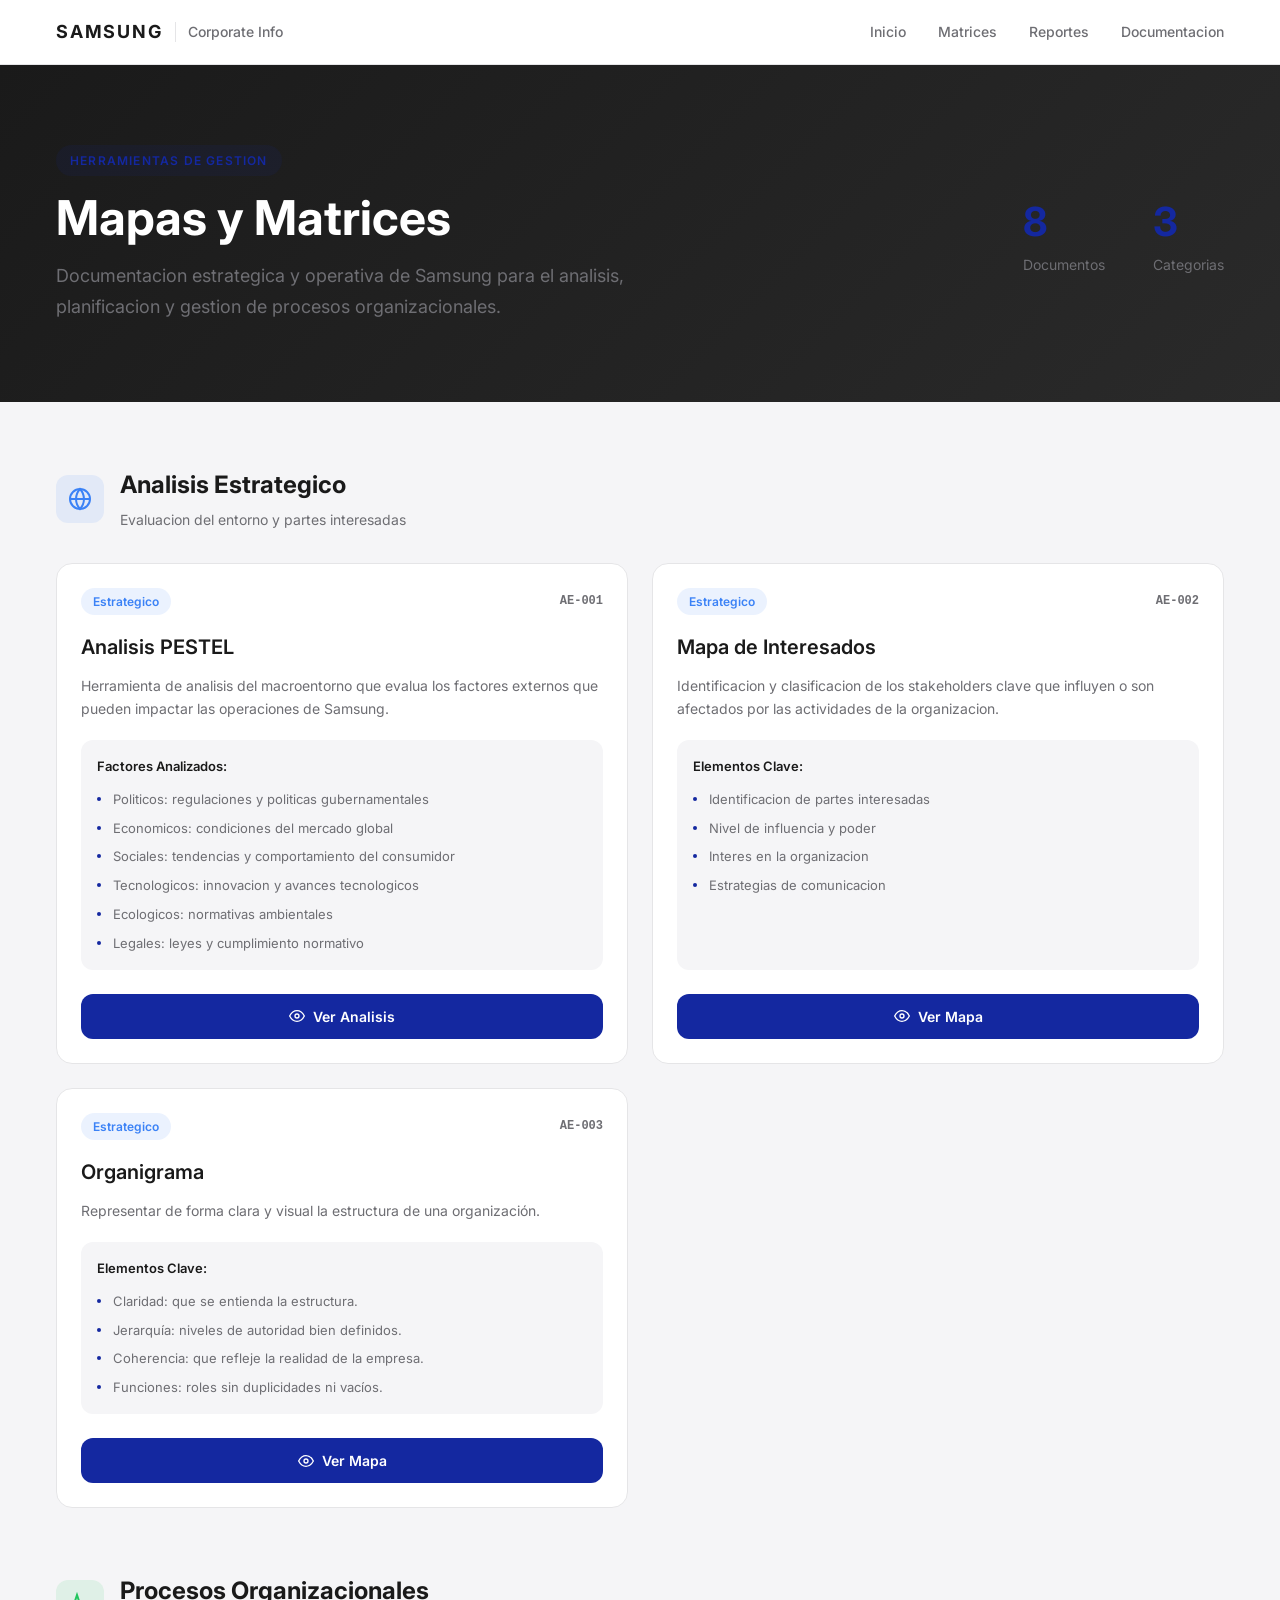
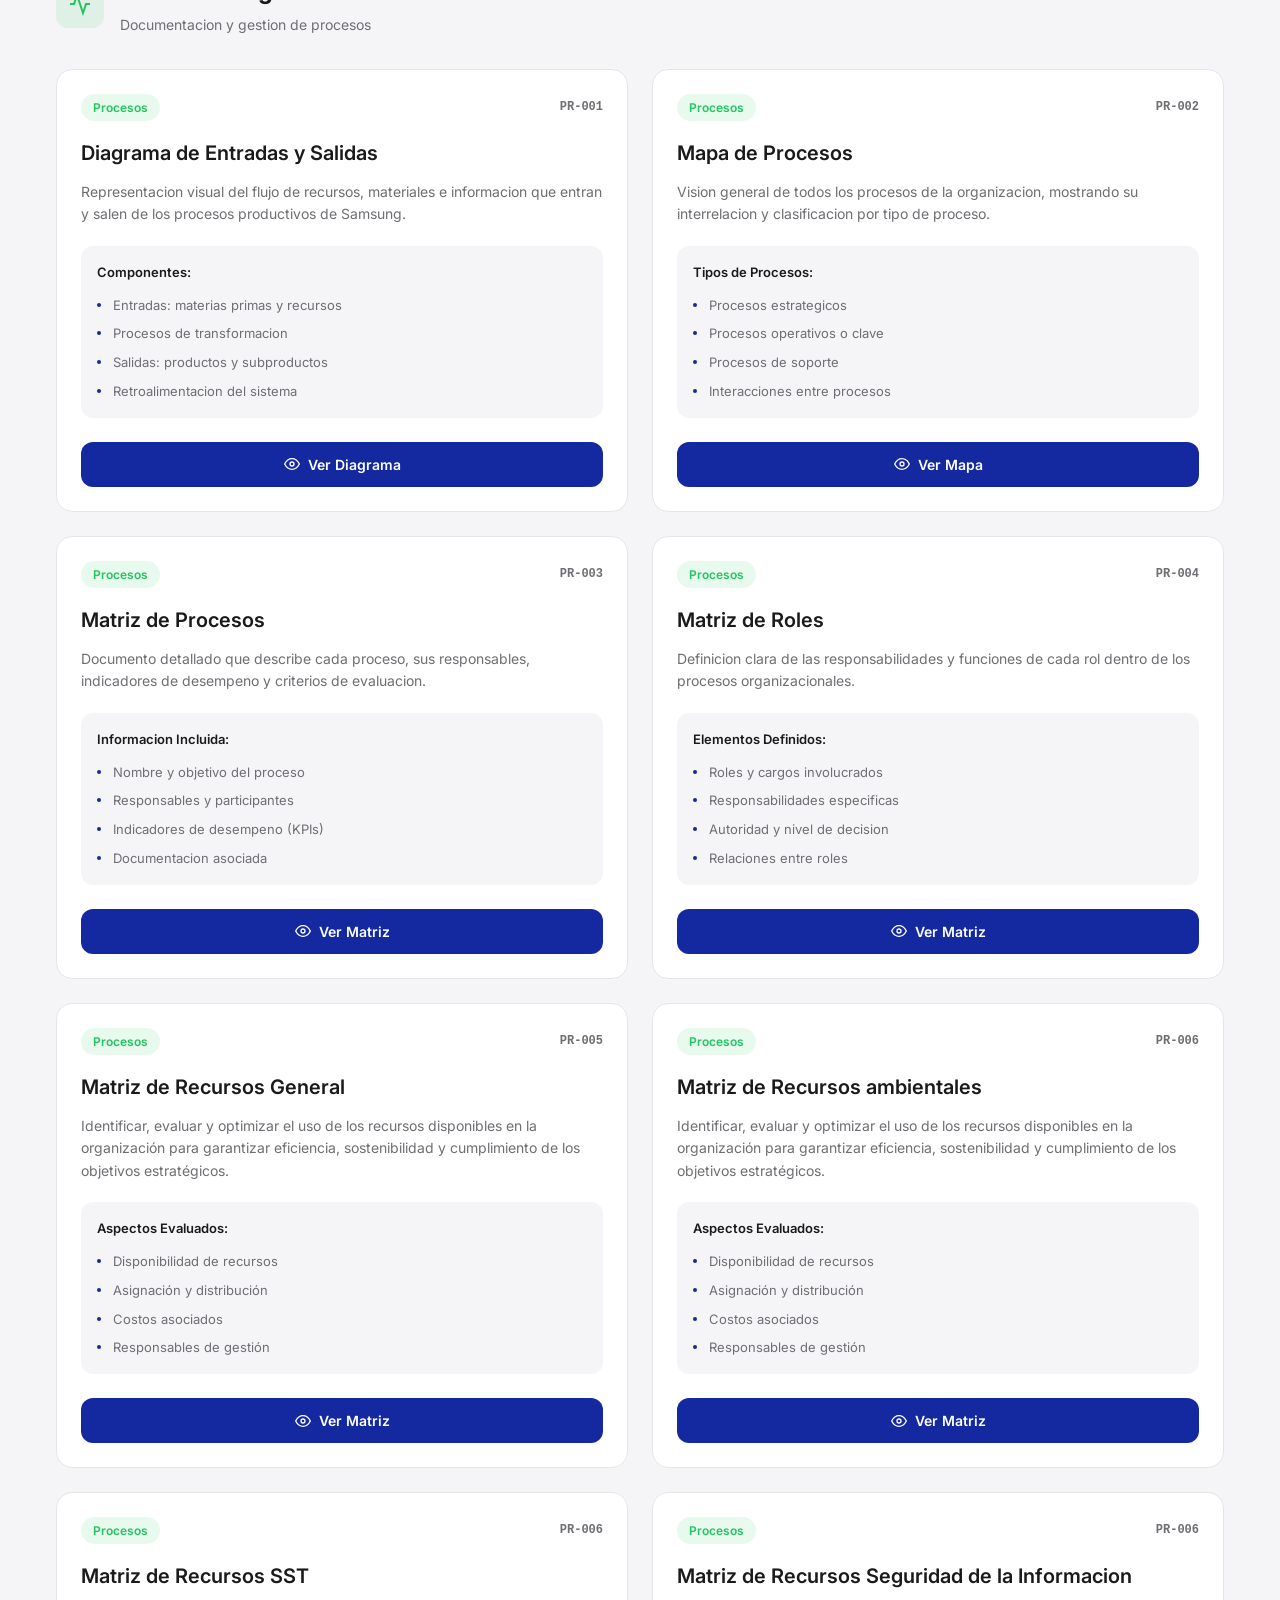
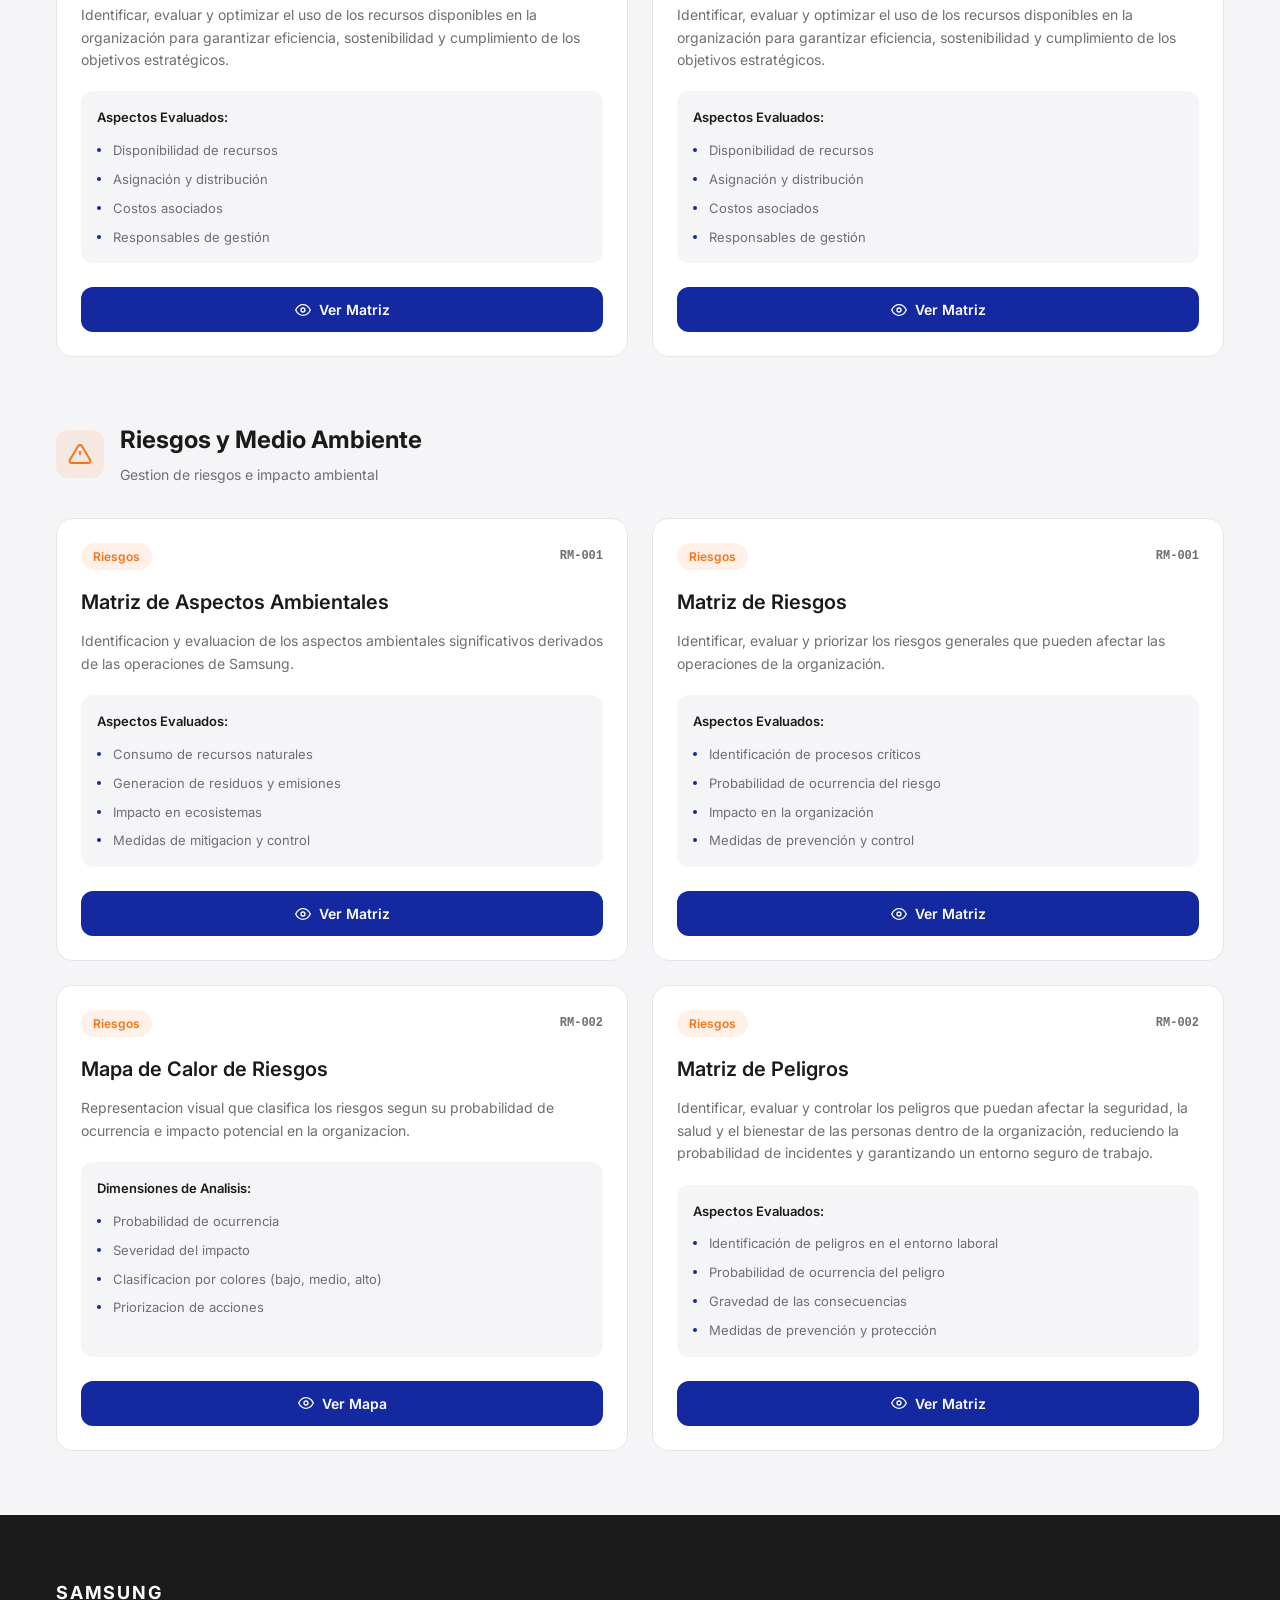
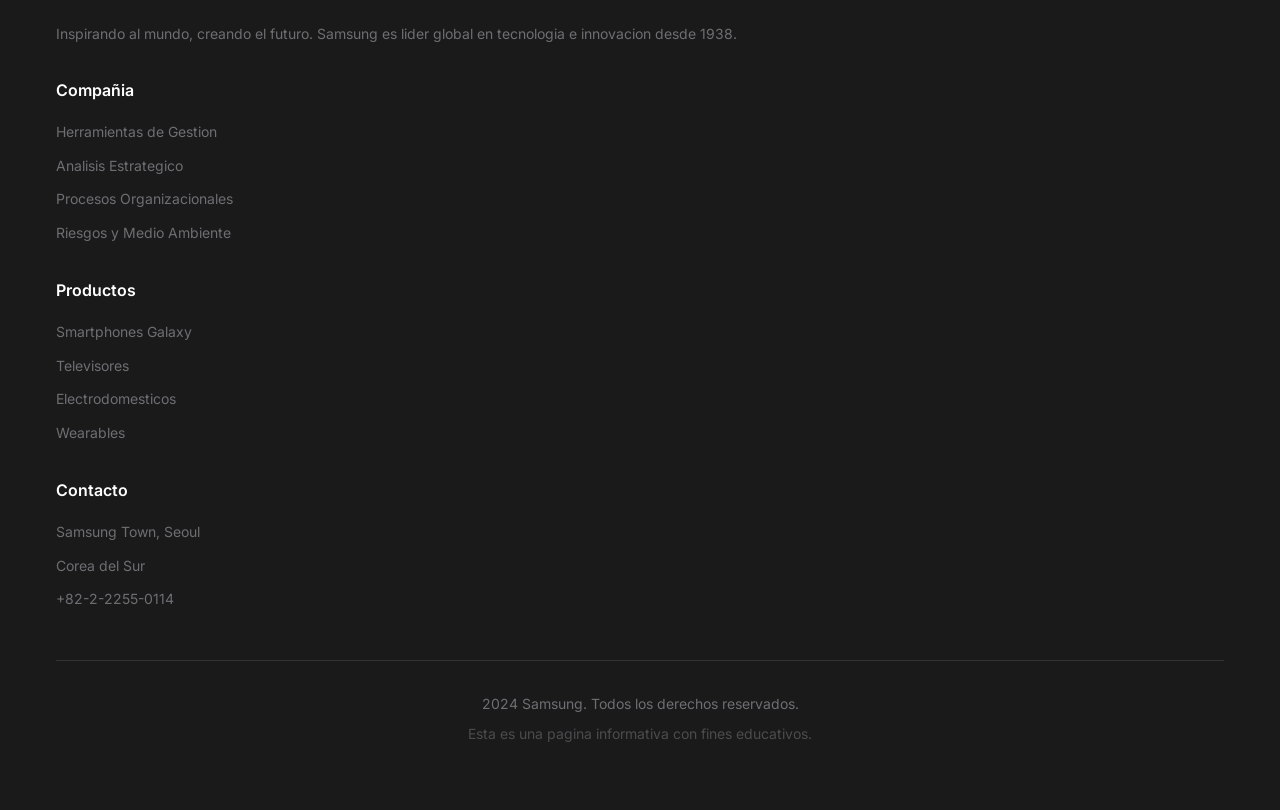
==== commit e0d775fb: "Update matrices.html" ====
--- a/matrices.html
+++ b/matrices.html
@@ -305,7 +305,7 @@
               <span class="matrix-badge matrix-badge-green">Procesos</span>
               <span class="matrix-code">PR-005</span>
             </div>
-            <h3 class="matrix-title">Matriz de Recursos Específicos</h3>
+            <h3 class="matrix-title">Matriz de Recursos General</h3>
             <p class="matrix-description">
               Identificar, evaluar y optimizar el uso de los recursos disponibles en la organización para garantizar eficiencia, sostenibilidad y cumplimiento de los objetivos estratégicos.
             </p>
@@ -332,7 +332,7 @@
               <span class="matrix-badge matrix-badge-green">Procesos</span>
               <span class="matrix-code">PR-006</span>
             </div>
-            <h3 class="matrix-title">Matriz de Recursos</h3>
+            <h3 class="matrix-title">Matriz de Recursos ambientales</h3>
             <p class="matrix-description">
               Identificar, evaluar y optimizar el uso de los recursos disponibles en la organización para garantizar eficiencia, sostenibilidad y cumplimiento de los objetivos estratégicos.
             </p>
@@ -345,7 +345,61 @@
                 <li>Responsables de gestión</li>
               </ul>
             </div>
-            <button class="matrix-btn" onclick="openModal('corte 2 SIG.xlsx', 'Matriz de Recursos')">
+            <button class="matrix-btn" onclick="openModal('https://imgur.com/OU9KkEU.jpeg', 'Matriz de Recursos')">
+              <svg viewBox="0 0 24 24" fill="none" stroke="currentColor" stroke-width="2">
+                <path d="M1 12s4-8 11-8 11 8 11 8-4 8-11 8-11-8-11-8z"></path>
+                <circle cx="12" cy="12" r="3"></circle>
+              </svg>
+              Ver Matriz
+            </button>
+          </article>
+
+          <article class="matrix-card">
+            <div class="matrix-header">
+              <span class="matrix-badge matrix-badge-green">Procesos</span>
+              <span class="matrix-code">PR-006</span>
+            </div>
+            <h3 class="matrix-title">Matriz de Recursos SST</h3>
+            <p class="matrix-description">
+              Identificar, evaluar y optimizar el uso de los recursos disponibles en la organización para garantizar eficiencia, sostenibilidad y cumplimiento de los objetivos estratégicos.
+            </p>
+            <div class="matrix-aspects">
+              <h4 class="aspects-title">Aspectos Evaluados:</h4>
+              <ul class="aspects-list">
+                <li>Disponibilidad de recursos</li>
+                <li>Asignación y distribución</li>
+                <li>Costos asociados</li>
+                <li>Responsables de gestión</li>
+              </ul>
+            </div>
+            <button class="matrix-btn" onclick="openModal('https://imgur.com/LASHmVk.jpeg', 'Matriz de Recursos')">
+              <svg viewBox="0 0 24 24" fill="none" stroke="currentColor" stroke-width="2">
+                <path d="M1 12s4-8 11-8 11 8 11 8-4 8-11 8-11-8-11-8z"></path>
+                <circle cx="12" cy="12" r="3"></circle>
+              </svg>
+              Ver Matriz
+            </button>
+          </article>
+
+          <article class="matrix-card">
+            <div class="matrix-header">
+              <span class="matrix-badge matrix-badge-green">Procesos</span>
+              <span class="matrix-code">PR-006</span>
+            </div>
+            <h3 class="matrix-title">Matriz de Recursos Seguridad de la Informacion</h3>
+            <p class="matrix-description">
+              Identificar, evaluar y optimizar el uso de los recursos disponibles en la organización para garantizar eficiencia, sostenibilidad y cumplimiento de los objetivos estratégicos.
+            </p>
+            <div class="matrix-aspects">
+              <h4 class="aspects-title">Aspectos Evaluados:</h4>
+              <ul class="aspects-list">
+                <li>Disponibilidad de recursos</li>
+                <li>Asignación y distribución</li>
+                <li>Costos asociados</li>
+                <li>Responsables de gestión</li>
+              </ul>
+            </div>
+            <button class="matrix-btn" onclick="openModal('https://imgur.com/f3XGA5Q.jpeg', 'Matriz de Recursos')">
               <svg viewBox="0 0 24 24" fill="none" stroke="currentColor" stroke-width="2">
                 <path d="M1 12s4-8 11-8 11 8 11 8-4 8-11 8-11-8-11-8z"></path>
                 <circle cx="12" cy="12" r="3"></circle>
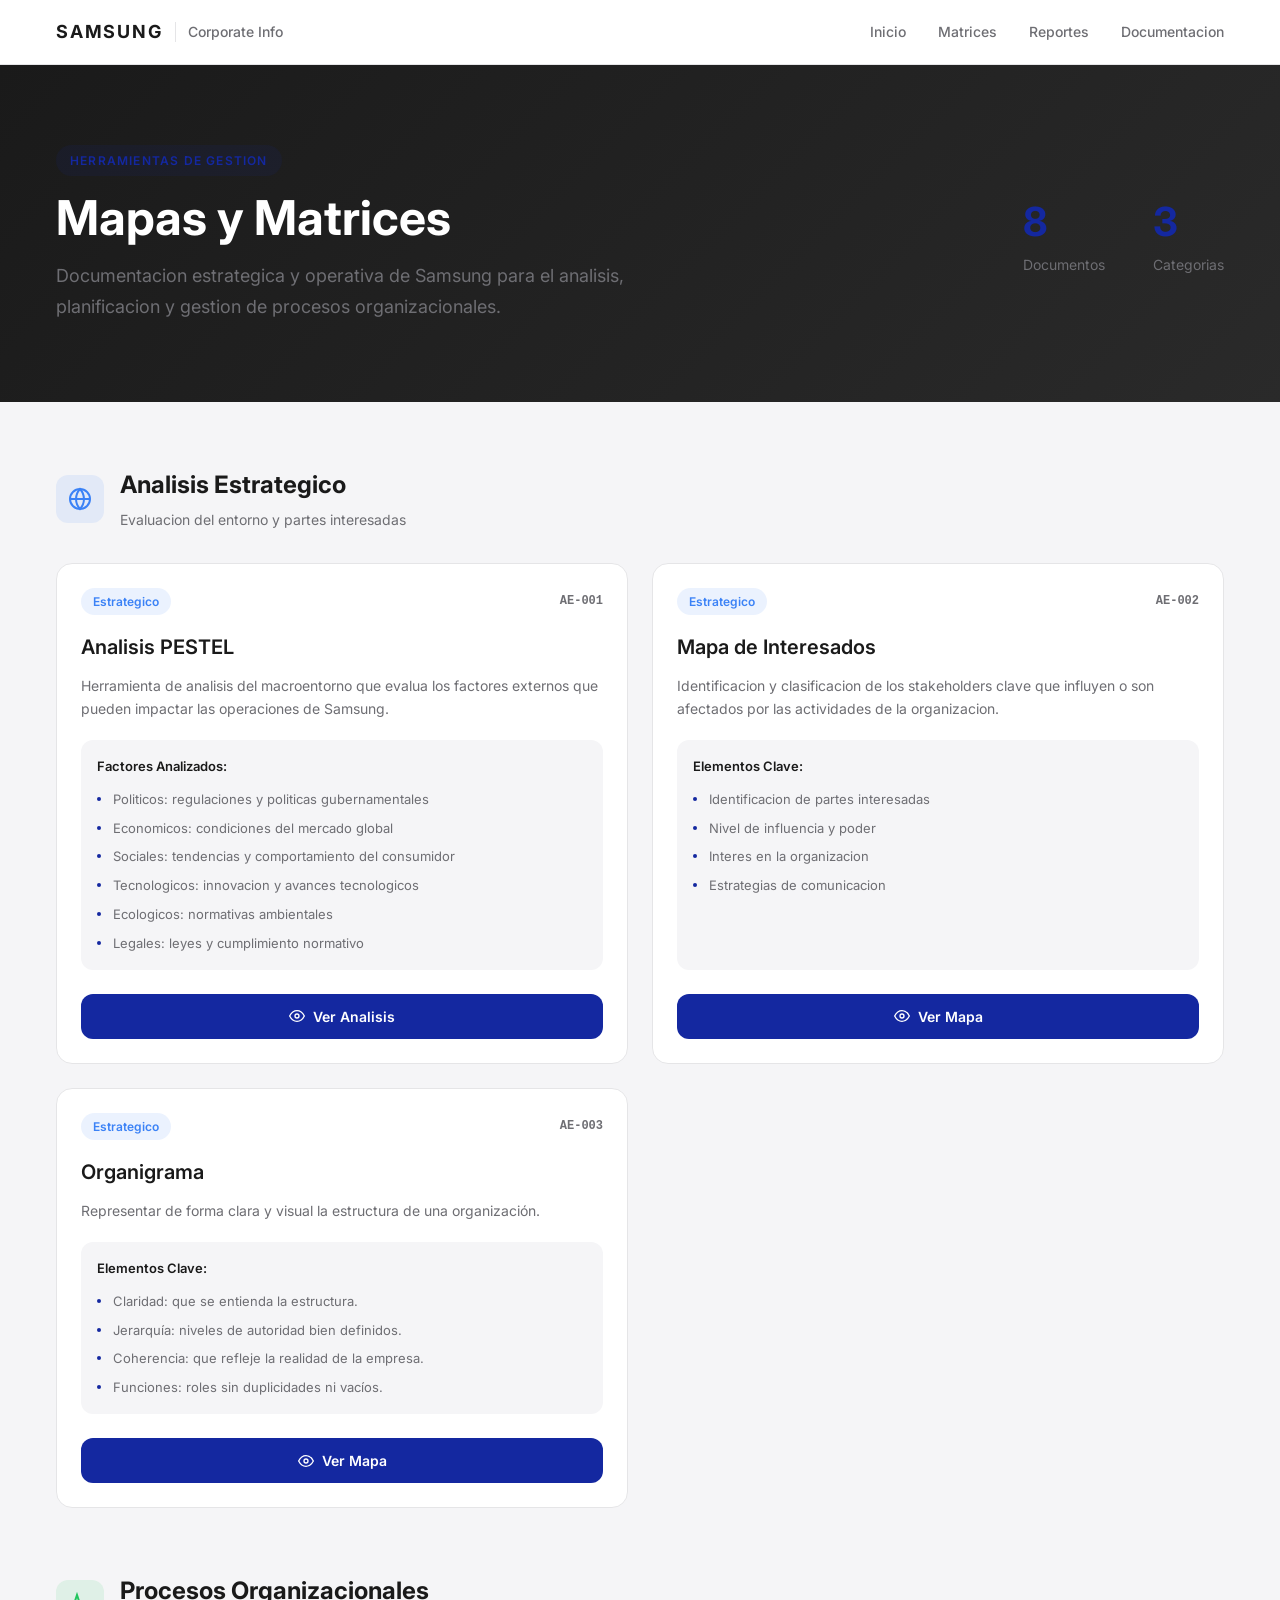
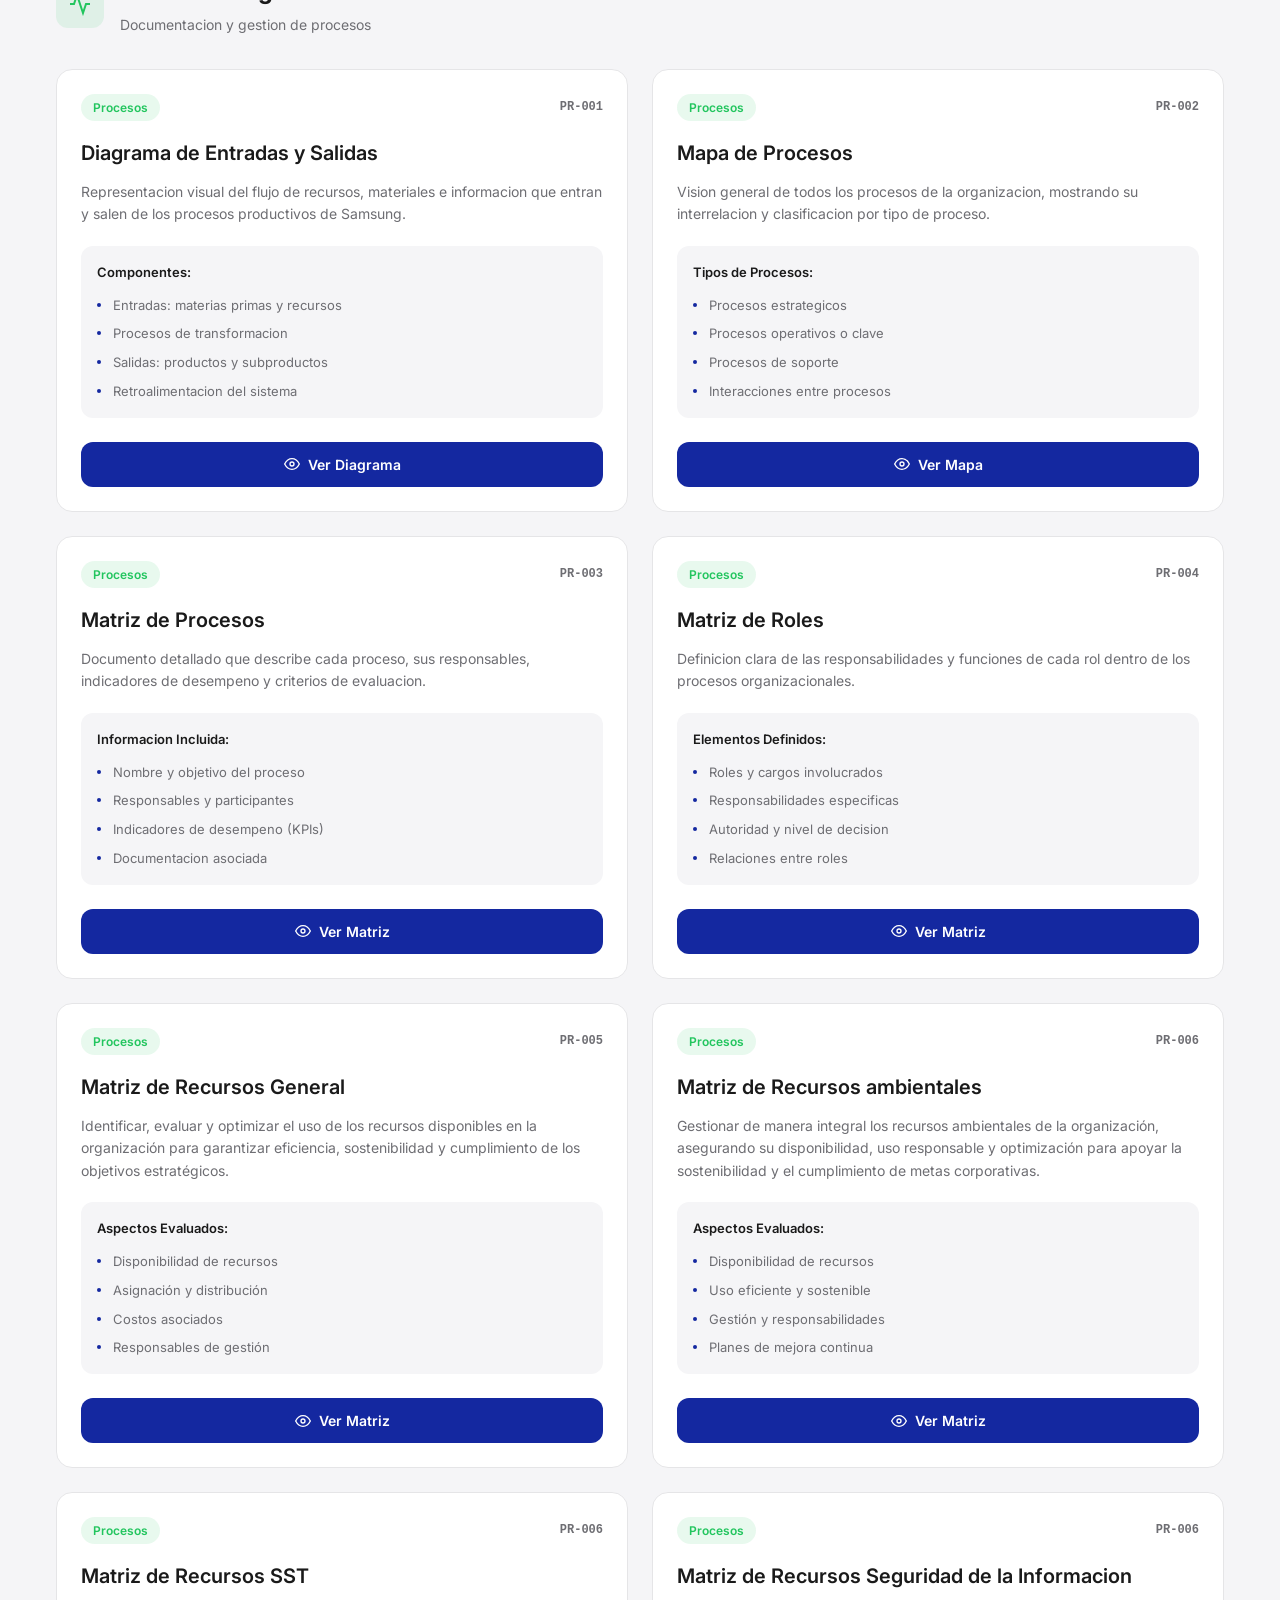
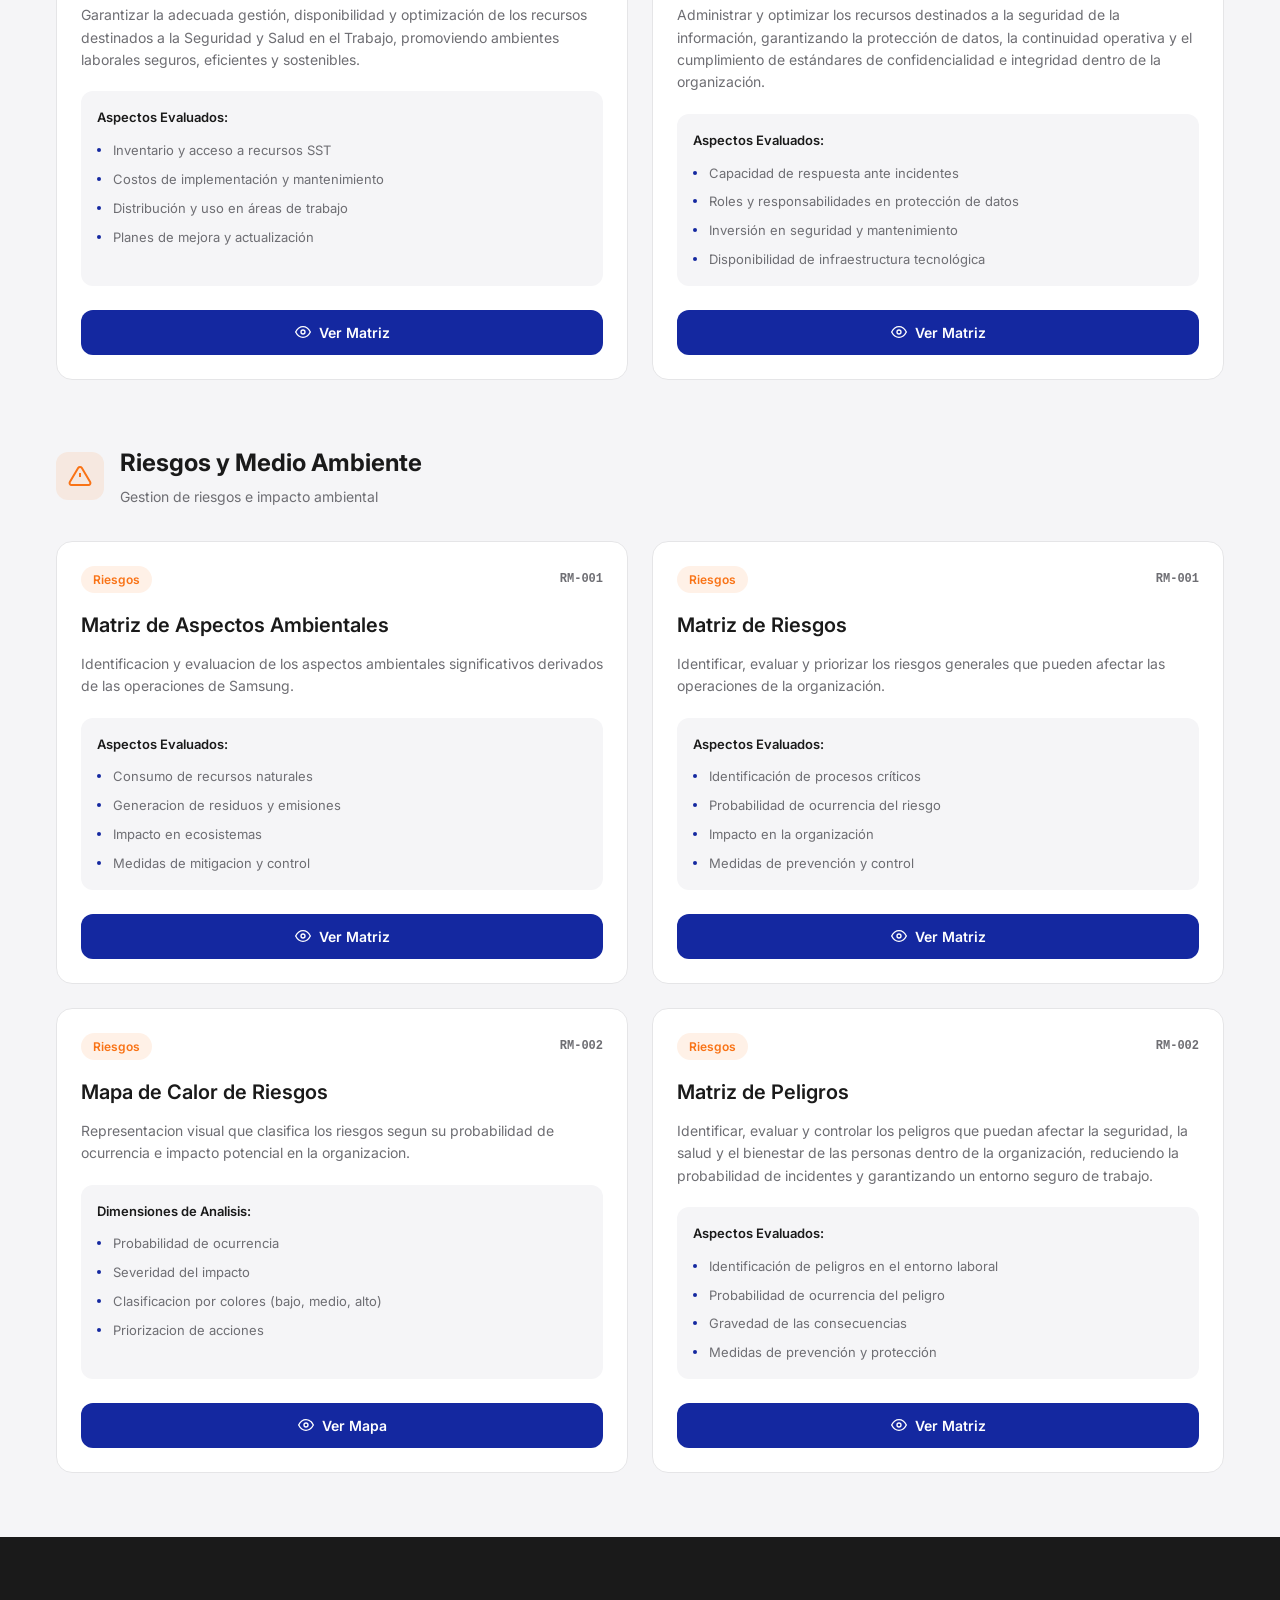
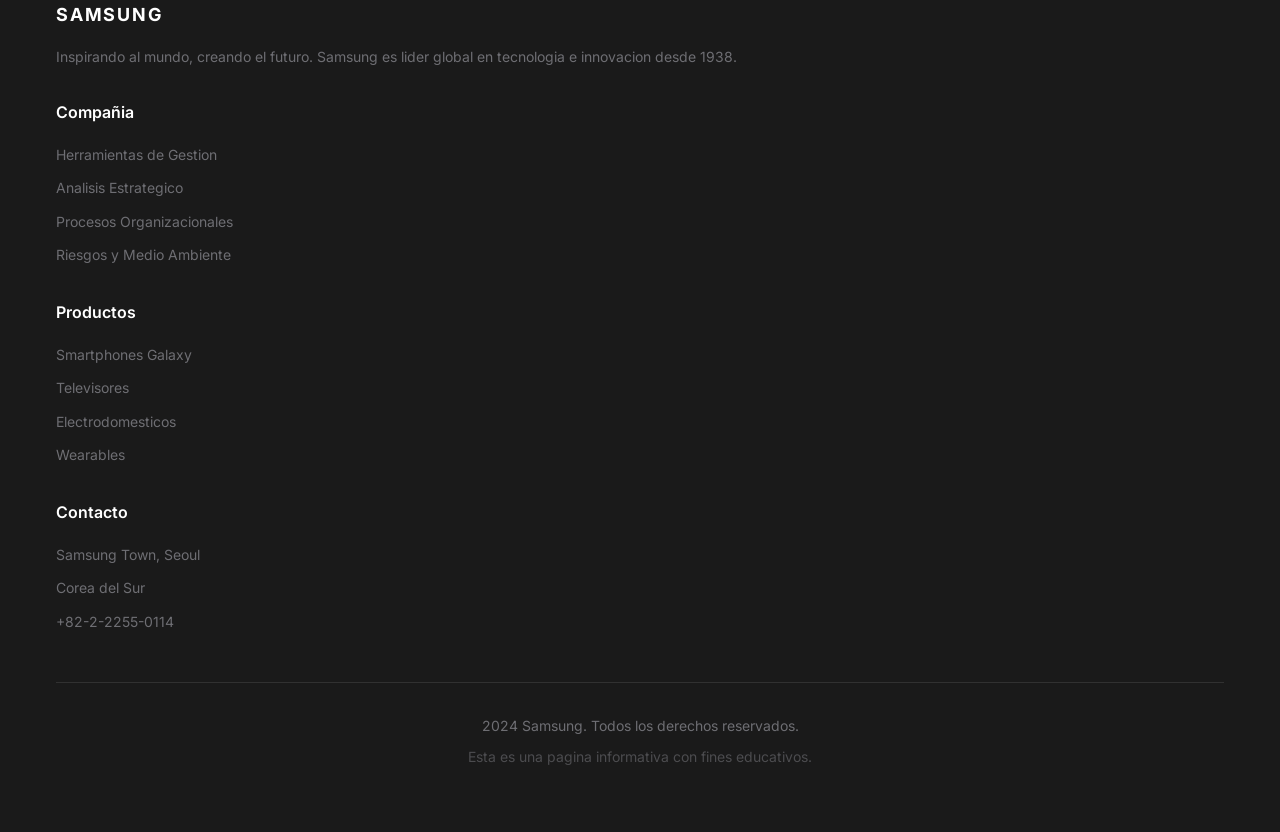
==== commit 50276160: "Update matrices.html" ====
--- a/matrices.html
+++ b/matrices.html
@@ -334,15 +334,15 @@
             </div>
             <h3 class="matrix-title">Matriz de Recursos ambientales</h3>
             <p class="matrix-description">
-              Identificar, evaluar y optimizar el uso de los recursos disponibles en la organización para garantizar eficiencia, sostenibilidad y cumplimiento de los objetivos estratégicos.
+              Gestionar de manera integral los recursos ambientales de la organización, asegurando su disponibilidad, uso responsable y optimización para apoyar la sostenibilidad y el cumplimiento de metas corporativas.
             </p>
             <div class="matrix-aspects">
               <h4 class="aspects-title">Aspectos Evaluados:</h4>
               <ul class="aspects-list">
                 <li>Disponibilidad de recursos</li>
-                <li>Asignación y distribución</li>
-                <li>Costos asociados</li>
-                <li>Responsables de gestión</li>
+                <li>Uso eficiente y sostenible</li>
+                <li>Gestión y responsabilidades</li>
+                <li>Planes de mejora continua</li>
               </ul>
             </div>
             <button class="matrix-btn" onclick="openModal('https://imgur.com/OU9KkEU.jpeg', 'Matriz de Recursos')">
@@ -361,15 +361,15 @@
             </div>
             <h3 class="matrix-title">Matriz de Recursos SST</h3>
             <p class="matrix-description">
-              Identificar, evaluar y optimizar el uso de los recursos disponibles en la organización para garantizar eficiencia, sostenibilidad y cumplimiento de los objetivos estratégicos.
+              Garantizar la adecuada gestión, disponibilidad y optimización de los recursos destinados a la Seguridad y Salud en el Trabajo, promoviendo ambientes laborales seguros, eficientes y sostenibles.
             </p>
             <div class="matrix-aspects">
               <h4 class="aspects-title">Aspectos Evaluados:</h4>
               <ul class="aspects-list">
-                <li>Disponibilidad de recursos</li>
-                <li>Asignación y distribución</li>
-                <li>Costos asociados</li>
-                <li>Responsables de gestión</li>
+                <li>Inventario y acceso a recursos SST</li>
+                <li>Costos de implementación y mantenimiento</li>
+                <li>Distribución y uso en áreas de trabajo</li>
+                <li>Planes de mejora y actualización</li>
               </ul>
             </div>
             <button class="matrix-btn" onclick="openModal('https://imgur.com/LASHmVk.jpeg', 'Matriz de Recursos')">
@@ -388,15 +388,15 @@
             </div>
             <h3 class="matrix-title">Matriz de Recursos Seguridad de la Informacion</h3>
             <p class="matrix-description">
-              Identificar, evaluar y optimizar el uso de los recursos disponibles en la organización para garantizar eficiencia, sostenibilidad y cumplimiento de los objetivos estratégicos.
+              Administrar y optimizar los recursos destinados a la seguridad de la información, garantizando la protección de datos, la continuidad operativa y el cumplimiento de estándares de confidencialidad e integridad dentro de la organización.
             </p>
             <div class="matrix-aspects">
               <h4 class="aspects-title">Aspectos Evaluados:</h4>
               <ul class="aspects-list">
-                <li>Disponibilidad de recursos</li>
-                <li>Asignación y distribución</li>
-                <li>Costos asociados</li>
-                <li>Responsables de gestión</li>
+                <li>Capacidad de respuesta ante incidentes</li>
+                <li>Roles y responsabilidades en protección de datos</li>
+                <li>Inversión en seguridad y mantenimiento</li>
+                <li>Disponibilidad de infraestructura tecnológica</li>
               </ul>
             </div>
             <button class="matrix-btn" onclick="openModal('https://imgur.com/f3XGA5Q.jpeg', 'Matriz de Recursos')">
